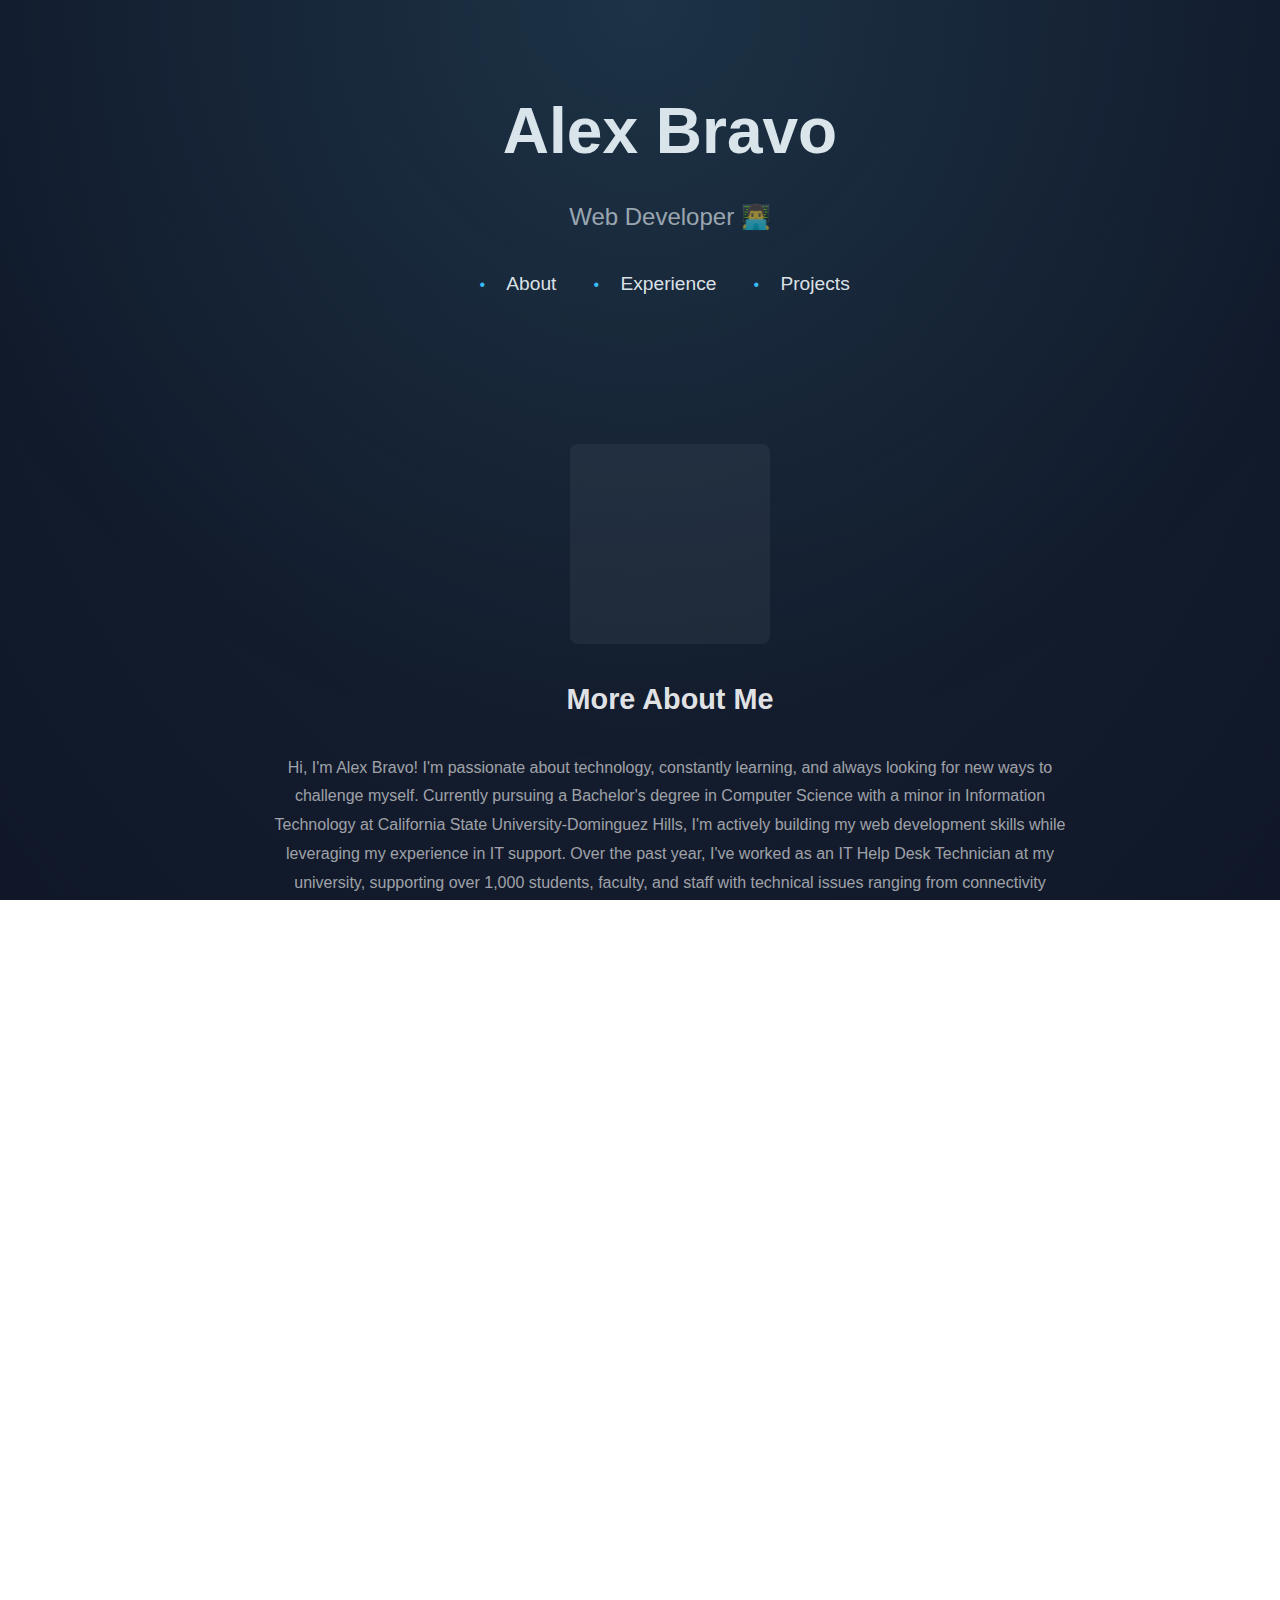
==== more-about-me.html @ 9426c8f6 "Refactor 'More About Me' page for improved structure and readability" ====
<!DOCTYPE html>
<html lang="en">
<head>
    <meta charset="UTF-8">
    <meta name="viewport" content="width=device-width, initial-scale=1.0">
    <title>Alex Bravo - More About Me</title>
    <meta name="description" content="Learn more about Alex Bravo - Web Developer and IT Specialist, including skills, interests, and personal projects.">
    <link rel="stylesheet" href="style.css">
    <link rel="icon" href="favicon.ico" type="image/x-icon">
    <link rel="index.html" href="index.html">
</head>
<body>
    <!-- Social media sidebar (same as main page) -->
    <aside class="social-sidebar">
        <!-- LinkedIn and GitHub icons (same as main page) -->
    </aside>

    <div class="container">
        <!-- Header section (same as main page) -->
        <header>
            <h1>Alex Bravo</h1>
            <p class="subtitle">Web Developer 👨‍💻</p>
            <nav>
                <ul>
                    <li><a href="index.html#about">About</a></li>
                    <li><a href="index.html#experience">Experience</a></li>
                    <li><a href="index.html#projects">Projects</a></li>
                </ul>
            </nav>
        </header>
        
        <main>
            <section id="more-about-me">
                <div class="profile-image-placeholder"></div>
                <h2>More About Me</h2>
                <div class="about-me-content">
                    <p>
                        Hi, I'm Alex Bravo! I'm passionate about technology, constantly learning, and always looking for new ways to challenge myself. Currently pursuing a Bachelor's degree in Computer Science with a minor in Information Technology at California State University-Dominguez Hills, I'm actively building my web development skills while leveraging my experience in IT support.
                        Over the past year, I've worked as an IT Help Desk Technician at my university, supporting over 1,000 students, faculty, and staff with technical issues ranging from connectivity problems to hardware malfunctions. My background in customer service, combined with a brief stint as a game tester at Riot Games, has given me strong problem-solving abilities and a user-focused mindset—qualities that I now apply to both IT support and web development.
                    </p>
                    <h3>Professional Background</h3>

                    <p>
                        With over a year of experience as an IT Help Desk Technician at California State University-Dominguez Hills, I've developed strong technical troubleshooting skills and a passion for delivering efficient, user-focused solutions. In this role, I provide comprehensive support to students, faculty, and staff, handling a wide range of technical issues, including hardware malfunctions, software glitches, and network connectivity problems. From resetting passwords and troubleshooting WiFi issues to more complex challenges, I ensure that users can stay connected and productive. When a solution requires more advanced intervention, I meticulously log tickets through ServiceNow to ensure timely resolution by the IT team.
                    </p>

                    <p>
                        Beyond remote support, I also offer on-site assistance, visiting offices across the university to address technology concerns and guarantee seamless day-to-day operations. My hands-on experience extends to re-imaging computers for both staff and faculty, ensuring that all devices are updated and functioning optimally. This role has not only enhanced my problem-solving abilities but also reinforced my commitment to delivering exceptional customer service, a skill I developed during my years working in retail.
                    </p>

                    <p>
                        In addition to my IT experience, I had the opportunity to work with Riot Games as a game tester. Collaborating closely with the development team, I participated in playtest sessions, provided detailed feedback on bugs, and suggested user experience improvements. This gave me valuable insight into the development cycle and how user feedback can be crucial in refining digital products—a lesson I now apply to my web development work.
                    </p>

                    <h3>What I'm Looking For</h3>

                    <p>
                        I'm currently seeking IT positions where I can continue to build on my technical support expertise and problem-solving skills. With my hands-on experience in troubleshooting hardware and software issues, providing on-site support, and managing IT requests through ServiceNow, I'm confident in my ability to contribute to a fast-paced IT environment. I'm looking for opportunities that will allow me to work closely with teams, support end-users, and further develop my skills in IT infrastructure, system maintenance, and technical support.
                    </p>

                    <p>
                        While I enjoy web development as a personal hobby and am continuously learning new tools and frameworks, my primary focus is on advancing my career in IT support roles, where I can make a direct impact and grow professionally.
                    </p>

                    <h3>Let's Connect!</h3>

                    <p>
                        I'm always excited to connect with professionals in the IT and development space. If you're interested in learning more about my experience, collaborating on a project, or discussing potential opportunities, feel free to reach out! You can contact me via LinkedIn or email me at alexbravo326@gmail.com. I'm always open to new challenges and the chance to grow both personally and professionally.
                    </p>
                </div>
            </section>

            
        </main>

        <!-- Footer section (same as main page) -->
        <footer>
            <div class="footer-content">
                <div class="footer-info">
                    <p>&copy; 2024 Alex Bravo</p>
                    <p>Web Developer & IT Specialist</p>
                </div>
                <nav class="footer-nav">
                    <a href="index.html#about">About</a>
                    <a href="index.html#experience">Experience</a>
                    <a href="index.html#projects">Projects</a>
                </nav>
                <div class="footer-social">
                    <a href="https://www.linkedin.com/in/alex-brav0" target="_blank" rel="noopener noreferrer" aria-label="LinkedIn">
                        <svg xmlns="http://www.w3.org/2000/svg" width="24" height="24" viewBox="0 0 24 24" fill="currentColor"><path d="M19 0h-14c-2.761 0-5 2.239-5 5v14c0 2.761 2.239 5 5 5h14c2.762 0 5-2.239 5-5v-14c0-2.761-2.238-5-5-5zm-11 19h-3v-11h3v11zm-1.5-12.268c-.966 0-1.75-.79-1.75-1.764s.784-1.764 1.75-1.764 1.75.79 1.75 1.764-.783 1.764-1.75 1.764zm13.5 12.268h-3v-5.604c0-3.368-4-3.113-4 0v5.604h-3v-11h3v1.765c1.396-2.586 7-2.777 7 2.476v6.759z"/></svg>
                    </a>
                    <a href="https://github.com/ItsAl3xx" target="_blank" rel="noopener noreferrer" aria-label="GitHub">
                        <svg xmlns="http://www.w3.org/2000/svg" width="24" height="24" viewBox="0 0 24 24" fill="currentColor"><path d="M12 0c-6.626 0-12 5.373-12 12 0 5.302 3.438 9.8 8.207 11.387.599.111.793-.261.793-.577v-2.234c-3.338.726-4.033-1.416-4.033-1.416-.546-1.387-1.333-1.756-1.333-1.756-1.089-.745.083-.729.083-.729 1.205.084 1.839 1.237 1.839 1.237 1.07 1.834 2.807 1.304 3.492.997.107-.775.418-1.305.762-1.604-2.665-.305-5.467-1.334-5.467-5.931 0-1.311.469-2.381 1.236-3.221-.124-.303-.535-1.524.117-3.176 0 0 1.008-.322 3.301 1.23.957-.266 1.983-.399 3.003-.404 1.02.005 2.047.138 3.006.404 2.291-1.552 3.297-1.23 3.297-1.23.653 1.653.242 2.874.118 3.176.77.84 1.235 1.911 1.235 3.221 0 4.609-2.807 5.624-5.479 5.921.43.372.823 1.102.823 2.222v3.293c0 .319.192.694.801.576 4.765-1.589 8.199-6.086 8.199-11.386 0-6.627-5.373-12-12-12z"/></svg>
                    </a>
                </div>
            </div>
        </footer>
    </div>
</body>
</html>
---- style.css ----
/* Define color variables for easy theming */
:root {
    --bg-primary: #0f1729; /* Updated to a slightly different dark blue */
    --bg-secondary: #1a2332; /* Slightly lighter shade for gradient */
    --text-primary: rgba(255, 255, 255, 0.9);
    --text-secondary: rgba(255, 255, 255, 0.6);
    --accent: #38bdf8;
    --hover-bg: rgba(255, 255, 255, 0.05);
    --gloss-color: rgba(56, 189, 248, 0.1); /* Light blue color for the glossy effect */
}

/* Reset default styles */
* { margin: 0; padding: 0; box-sizing: border-box; }

/* Set basic body styles */
body {
    font-family: -apple-system, BlinkMacSystemFont, 'Segoe UI', Roboto, Oxygen, Ubuntu, Cantarell, 'Open Sans', 'Helvetica Neue', sans-serif;
    background: radial-gradient(ellipse at top, var(--bg-secondary), var(--bg-primary)),
                linear-gradient(to bottom, var(--bg-primary), var(--bg-secondary));
    background-attachment: fixed;
    color: var(--text-secondary);
    line-height: 1.6;
    position: relative;
}

body::before {
    content: "";
    position: fixed;
    top: 0;
    left: 0;
    width: 100%;
    height: 100%;
    background: radial-gradient(circle at 50% 0%, var(--gloss-color), transparent 70%);
    pointer-events: none;
}

/* Style the social media sidebar */
.social-sidebar {
    position: fixed;
    top: 50%;
    left: 20px;
    transform: translateY(-50%);
    display: flex;
    flex-direction: column;
    gap: 20px;
    z-index: 1000;
}

.social-link {
    display: block;
    width: 40px;
    height: 40px;
    transition: transform 0.3s ease;
}

.social-link:hover { transform: scale(1.1); }

/* Style the main content container */
.container {
    max-width: 1000px;
    margin: 0 auto;
    padding: 2rem;
    padding-left: calc(2rem + 60px);
}

/* Style the header */
header {
    margin-bottom: 4rem;
    text-align: center;
    padding: 3rem 0;
}

h1 {
    font-size: 4rem;
    margin-bottom: 1rem;
    color: var(--text-primary);
}

.subtitle {
    color: var(--text-secondary);
    margin-bottom: 2rem;
    font-size: 1.5rem;
}

/* Style the navigation */
nav ul {
    list-style-type: none;
    display: flex;
    justify-content: center;
    gap: 2rem;
}

nav a {
    color: var(--text-primary);
    text-decoration: none;
    padding: 0.5rem 1rem;
    transition: color 0.3s ease, background-color 0.3s ease;
    font-size: 1.2rem;
    border-radius: 4px;
}

nav a:hover {
    color: var(--accent);
    background-color: var(--hover-bg);
}

/* Style sections */
section {
    margin-bottom: 3rem;
    padding: 1rem;
    border-radius: 8px;
    transition: background-color 0.3s ease;
}

section:hover { background-color: var(--hover-bg); }

h2 {
    color: var(--text-primary);
    margin-bottom: 1rem;
    font-size: 1.8rem;
}

h3 {
    color: var(--text-primary);
    margin-bottom: 0.5rem;
    font-size: 1.4rem;
}

p { margin-bottom: 1rem; }

/* Style highlighted text */
.highlight {
    color: var(--text-primary);
    font-weight: 600;
}

/* Style lists */
ul {
    list-style-type: none;
    padding-left: 1rem;
    margin-bottom: 1rem;
}

ul li::before {
    content: '•';
    color: var(--accent);
    display: inline-block;
    width: 1em;
    margin-left: -1em;
}

/* Style job entries */
.job {
    margin-bottom: 2rem;
    padding: 1rem;
    border-radius: 8px;
    transition: background-color 0.3s ease;
}

.job:hover { background-color: var(--hover-bg); }

/* Style technology tags */
.tech-tags {
    display: flex;
    flex-wrap: wrap;
    gap: 0.5rem;
    margin-top: 1rem;
}

.tech-tag {
    background-color: var(--accent);
    color: var(--bg-primary);
    padding: 0.2rem 0.5rem;
    border-radius: 4px;
    font-size: 0.8rem;
    font-weight: 600;
}

/* Projects section styles */
.projects-grid {
    display: grid;
    grid-template-columns: 1fr;
    gap: 2rem;
}

.project-card {
    background-color: transparent; /* Remove the background color */
    border-radius: 8px;
    padding: 1.5rem;
    transition: transform 0.3s ease, background-color 0.3s ease;
}

.project-card:hover {
    transform: translateY(-5px);
    background-color: var(--hover-bg); /* Add background color on hover */
}

.project-card h3 {
    font-size: 1.8rem;
    margin-bottom: 1rem;
    display: flex;
    align-items: center;
    justify-content: space-between;
}

.project-link {
    font-size: 1.2rem;
    color: var(--accent);
    text-decoration: none;
}

.project-content {
    display: flex;
    gap: 2rem;
}

.project-image {
    flex: 0 0 200px;
    background-color: #1a2332;
    display: flex;
    align-items: center;
    justify-content: center;
    border-radius: 8px;
    overflow: hidden;
}

.project-image img {
    max-width: 100%;
    height: auto;
}

.project-details {
    flex: 1;
    display: flex;
    flex-direction: column;
}

.project-year {
    font-size: 1.1em;
    color: #4a4a4a;
    margin-bottom: 10px;
}

.project-details p {
    font-size: 1rem;
    margin-bottom: 1rem;
    color: var(--text-secondary);
}

.project-tags {
    display: flex;
    flex-wrap: wrap;
    gap: 0.5rem;
}

.project-tag {
    background-color: var(--accent);
    color: var(--bg-primary);
    padding: 0.3rem 0.7rem;
    border-radius: 4px;
    font-size: 0.9rem;
    font-weight: 600;
}

/* Footer styles */
footer {
    background: transparent; /* Remove the gradient background */
    color: var(--text-secondary);
    padding: 2rem 0;
    margin-top: 2rem;
    border-top: 1px solid rgba(255, 255, 255, 0.1);
}

.footer-content {
    display: flex;
    justify-content: space-between;
    align-items: center;
    flex-wrap: wrap;
    max-width: 1200px;
    margin: 0 auto;
    padding: 0 1rem;
}

.footer-info p {
    margin: 0;
    font-size: 0.9rem;
    color: var(--text-secondary);
}

.footer-info p:first-child {
    color: var(--text-primary);
    font-weight: 600;
}

.footer-nav {
    display: flex;
    gap: 1rem;
}

.footer-nav a {
    color: var(--text-secondary);
    text-decoration: none;
    transition: color 0.3s ease;
}

.footer-nav a:hover {
    color: var(--accent);
}

.footer-social {
    display: flex;
    gap: 1rem;
}

.footer-social a {
    color: var(--text-secondary);
    transition: color 0.3s ease;
}

.footer-social a:hover {
    color: var(--accent);
}

.footer-social svg {
    width: 24px;
    height: 24px;
    fill: currentColor;
}

/* Style for the button links */
.button-link {
    display: inline-block;
    background-color: var(--accent);
    color: var(--bg-primary);
    padding: 0.5rem 1rem;
    border-radius: 4px;
    text-decoration: none;
    font-weight: 600;
    transition: background-color 0.3s ease, transform 0.3s ease;
}

.button-link:hover {
    background-color: #2ca8e0; /* Slightly darker shade of the accent color */
    transform: translateY(-2px);
}

/* Style for the Explore More section */
#explore-more {
    margin-top: 4rem;
    padding: 2rem 0;
    border-top: 1px solid var(--border-color);
    text-align: center;
    background-color: transparent; /* Ensure the background is transparent */
}

#explore-more:hover {
    background-color: transparent; /* Ensure no background change on hover */
}

#explore-more h2 {
    font-size: 1.5rem;
    margin-bottom: 0.5rem;
}

#explore-more p {
    color: var(--text-secondary);
    margin-bottom: 1.5rem;
}

.explore-links {
    display: flex;
    justify-content: center;
    gap: 2rem;
}

.explore-links .modern-link {
    font-size: 1.1rem;
}

/* Responsive adjustments */
@media (max-width: 768px) {
    .explore-links {
        flex-direction: column;
        align-items: center;
        gap: 1rem;
    }
    
    .button-link {
        width: 100%;
        max-width: 200px;
        text-align: center;
    }
}

.modern-link {
    display: inline-flex;
    align-items: center;
    color: var(--accent);
    text-decoration: none;
    font-weight: 500;
    font-size: 1rem;
    transition: color 0.3s ease;
    margin: 0 1rem; /* Add some horizontal margin */
    padding: 0.5rem 0; /* Add some vertical padding for larger click area */
    background-color: transparent; /* Ensure transparent background */
}

.modern-link:focus,
.modern-link:hover,
.modern-link:active {
    outline: none;
    box-shadow: none;
    -webkit-tap-highlight-color: transparent;
}

.modern-link .arrow {
    margin-left: 0.5rem;
    transition: transform 0.3s ease;
}

.modern-link:hover .arrow {
    transform: translateX(5px);
}

.section-header {
    display: flex;
    justify-content: space-between;
    align-items: center;
    margin-bottom: 2rem;
}

.view-more {
    color: var(--accent);
    text-decoration: none;
    font-weight: 600;
    transition: color 0.3s ease;
}

.view-more:hover {
    color: #2ca8e0; /* Slightly darker shade of the accent color */
}

/* More About Me section styles */
#more-about-me {
    display: flex;
    flex-direction: column;
    align-items: center;
    margin-bottom: 4rem;
    text-align: center;
}

.profile-image-placeholder {
    width: 200px;
    height: 200px;
    background-color: var(--hover-bg);
    border-radius: 8px;
    margin-bottom: 2rem;
    transition: transform 0.3s ease, box-shadow 0.3s ease;
}

.profile-image-placeholder:hover {
    transform: translateY(-5px);
    box-shadow: 0 5px 15px rgba(0, 0, 0, 0.2);
}

#more-about-me h2 {
    margin-bottom: 2rem;
}

.about-me-content {
    max-width: 800px;
    margin: 0 auto;
}

.about-me-content p {
    line-height: 1.8;
    color: var(--text-secondary);
}

@media (max-width: 768px) {
    .profile-image-placeholder {
        width: 150px;
        height: 150px;
    }

    .about-me-content {
        padding: 0 1rem;
    }
}

/* Remove the previous .button-link styles if they're not used elsewhere */
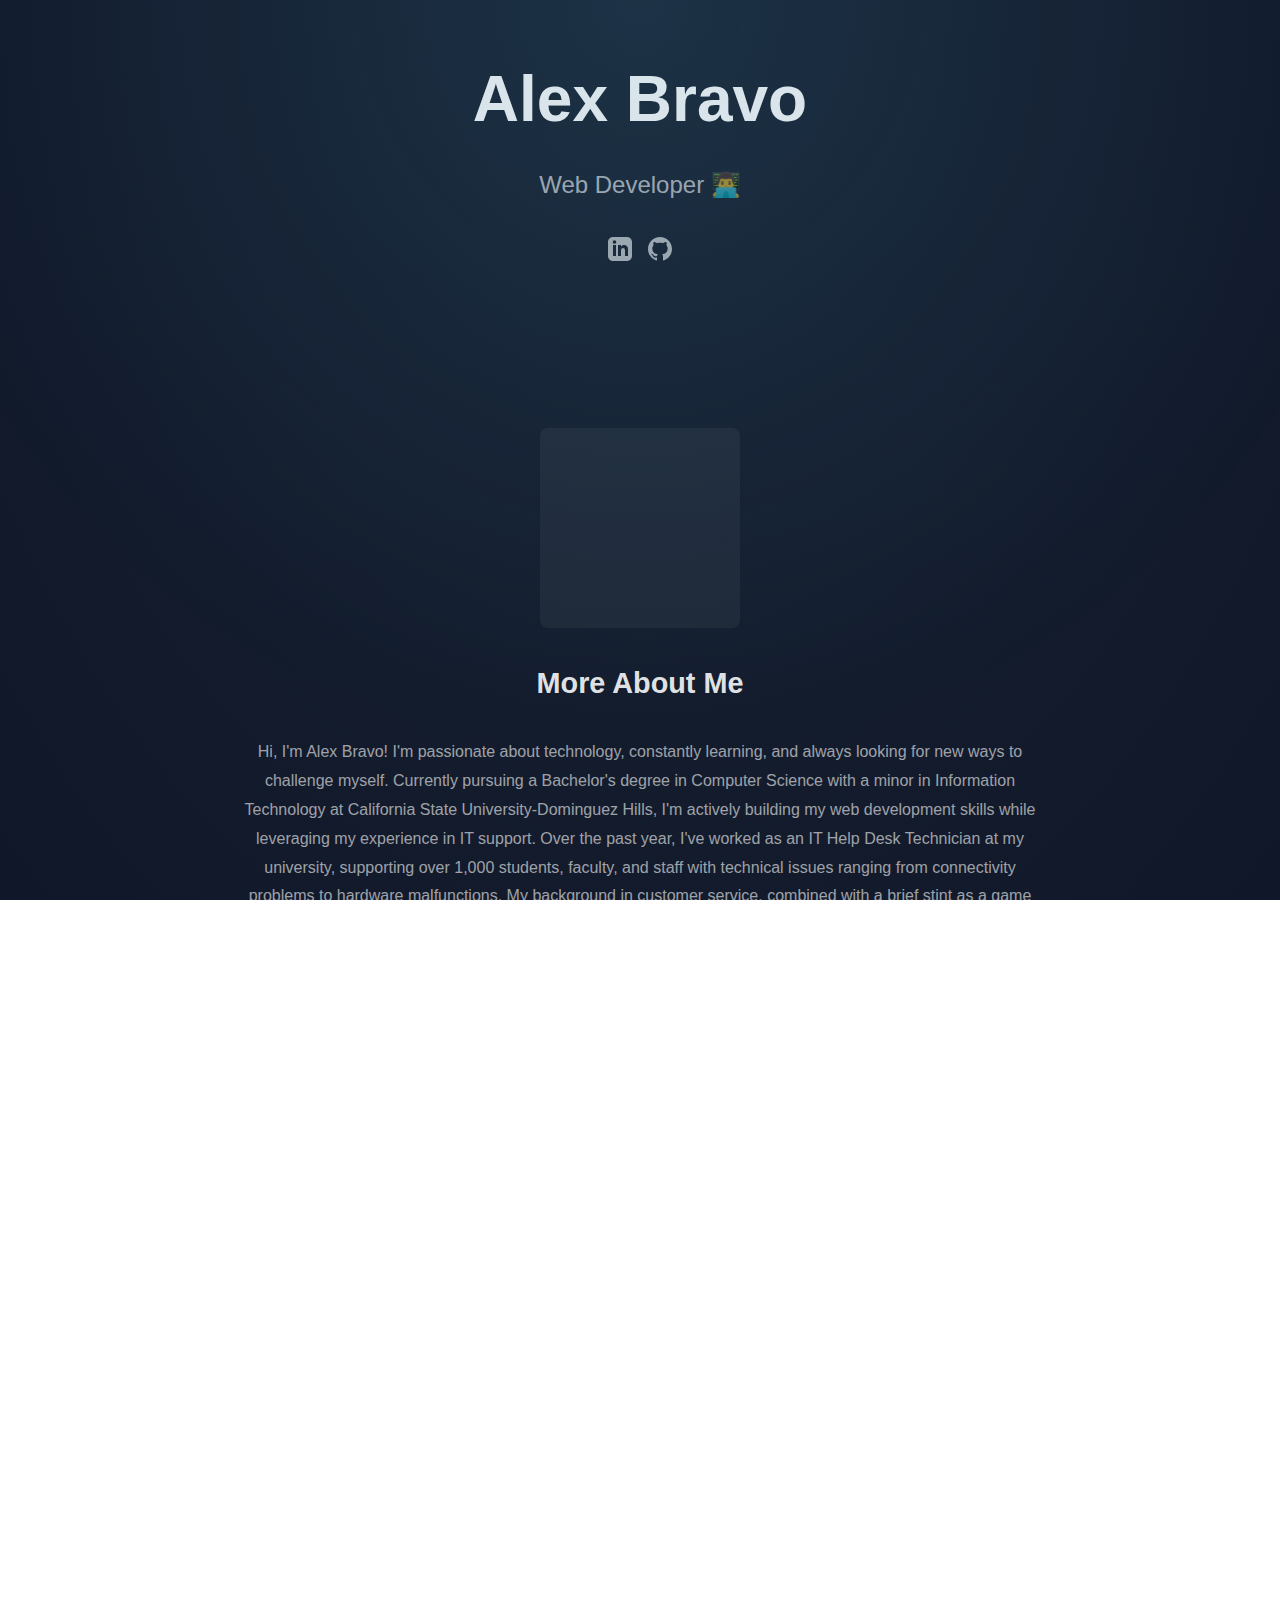
==== commit fa09a671: "Refined website layout, improved navigation, and enhanced cross-page consistency." ====
--- a/more-about-me.html
+++ b/more-about-me.html
@@ -7,24 +7,24 @@
     <meta name="description" content="Learn more about Alex Bravo - Web Developer and IT Specialist, including skills, interests, and personal projects.">
     <link rel="stylesheet" href="style.css">
     <link rel="icon" href="favicon.ico" type="image/x-icon">
-    <link rel="index.html" href="index.html">
 </head>
 <body>
-    <!-- Social media sidebar (same as main page) -->
-    <aside class="social-sidebar">
-        <!-- LinkedIn and GitHub icons (same as main page) -->
-    </aside>
-
     <div class="container">
-        <!-- Header section (same as main page) -->
+        <!-- Header section -->
         <header>
             <h1>Alex Bravo</h1>
             <p class="subtitle">Web Developer 👨‍💻</p>
+            <div class="header-social">
+                <a href="https://www.linkedin.com/in/alex-brav0/" target="_blank" rel="noopener noreferrer" aria-label="LinkedIn">
+                    <svg xmlns="http://www.w3.org/2000/svg" width="24" height="24" viewBox="0 0 24 24" fill="currentColor"><path d="M19 0h-14c-2.761 0-5 2.239-5 5v14c0 2.761 2.239 5 5 5h14c2.762 0 5-2.239 5-5v-14c0-2.761-2.238-5-5-5zm-11 19h-3v-11h3v11zm-1.5-12.268c-.966 0-1.75-.79-1.75-1.764s.784-1.764 1.75-1.764 1.75.79 1.75 1.764-.783 1.764-1.75 1.764zm13.5 12.268h-3v-5.604c0-3.368-4-3.113-4 0v5.604h-3v-11h3v1.765c1.396-2.586 7-2.777 7 2.476v6.759z"/></svg>
+                </a>
+                <a href="https://github.com/ItsAl3xx" target="_blank" rel="noopener noreferrer" aria-label="GitHub">
+                    <svg xmlns="http://www.w3.org/2000/svg" width="24" height="24" viewBox="0 0 24 24" fill="currentColor"><path d="M12 0c-6.626 0-12 5.373-12 12 0 5.302 3.438 9.8 8.207 11.387.599.111.793-.261.793-.577v-2.234c-3.338.726-4.033-1.416-4.033-1.416-.546-1.387-1.333-1.756-1.333-1.756-1.089-.745.083-.729.083-.729 1.205.084 1.839 1.237 1.839 1.237 1.07 1.834 2.807 1.304 3.492.997.107-.775.418-1.305.762-1.604-2.665-.305-5.467-1.334-5.467-5.931 0-1.311.469-2.381 1.236-3.221-.124-.303-.535-1.524.117-3.176 0 0 1.008-.322 3.301 1.23.957-.266 1.983-.399 3.003-.404 1.02.005 2.047.138 3.006.404 2.291-1.552 3.297-1.23 3.297-1.23.653 1.653.242 2.874.118 3.176.77.84 1.235 1.911 1.235 3.221 0 4.609-2.807 5.624-5.479 5.921.43.372.823 1.102.823 2.222v3.293c0 .319.192.694.801.576 4.765-1.589 8.199-6.086 8.199-11.386 0-6.627-5.373-12-12-12z"/></svg>
+                </a>
+            </div>
             <nav>
-                <ul>
-                    <li><a href="index.html#about">About</a></li>
-                    <li><a href="index.html#experience">Experience</a></li>
-                    <li><a href="index.html#projects">Projects</a></li>
+                <ul class="nav-links">
+                    
                 </ul>
             </nav>
         </header>
--- a/style.css
+++ b/style.css
@@ -34,33 +34,11 @@
     pointer-events: none;
 }
 
-/* Style the social media sidebar */
-.social-sidebar {
-    position: fixed;
-    top: 50%;
-    left: 20px;
-    transform: translateY(-50%);
-    display: flex;
-    flex-direction: column;
-    gap: 20px;
-    z-index: 1000;
-}
-
-.social-link {
-    display: block;
-    width: 40px;
-    height: 40px;
-    transition: transform 0.3s ease;
-}
-
-.social-link:hover { transform: scale(1.1); }
-
-/* Style the main content container */
+/* Update the container style */
 .container {
-    max-width: 1000px;
+    max-width: 1000px; /* Reduced from 1200px */
     margin: 0 auto;
-    padding: 2rem;
-    padding-left: calc(2rem + 60px);
+    padding: 0 4rem; /* Increased from 2rem */
 }
 
 /* Style the header */
@@ -70,6 +48,24 @@
     padding: 3rem 0;
 }
 
+/* Add these styles for mobile header */
+@media (max-width: 768px) {
+    header {
+        margin-bottom: 2rem;
+        padding: 2rem 0 1rem;
+    }
+
+    h1 {
+        font-size: 2.5rem;
+        margin-bottom: 0.5rem;
+    }
+
+    .subtitle {
+        font-size: 1rem;
+        margin-bottom: 1rem;
+    }
+}
+
 h1 {
     font-size: 4rem;
     margin-bottom: 1rem;
@@ -82,9 +78,19 @@
     font-size: 1.5rem;
 }
 
-/* Style the navigation */
+/* Navbar styles */
+nav {
+    margin-top: 2rem;
+}
+
+nav ul,
+nav ul li {
+    list-style: none !important;
+    margin: 0;
+    padding: 0;
+}
+
 nav ul {
-    list-style-type: none;
     display: flex;
     justify-content: center;
     gap: 2rem;
@@ -97,11 +103,54 @@
     transition: color 0.3s ease, background-color 0.3s ease;
     font-size: 1.2rem;
     border-radius: 4px;
+    position: relative;
+}
+
+nav a::after {
+    content: '';
+    position: absolute;
+    width: 0;
+    height: 2px;
+    bottom: 0;
+    left: 50%;
+    background-color: var(--accent);
+    transition: width 0.3s ease, left 0.3s ease;
 }
 
 nav a:hover {
     color: var(--accent);
-    background-color: var(--hover-bg);
+}
+
+nav a:hover::after {
+    width: 100%;
+    left: 0;
+}
+
+/* Mobile styles */
+@media (max-width: 480px) {
+    /* Hide the entire nav element on mobile */
+    nav {
+        display: none;
+    }
+
+    /* Adjust header padding for mobile */
+    header {
+        padding-top: 1rem;
+    }
+
+    /* Adjust h1 and subtitle for mobile */
+    h1 {
+        font-size: 2.5rem;
+        margin-bottom: 0.5rem;
+    }
+
+    .subtitle {
+        font-size: 1rem;
+    }
+
+    .container {
+        padding: 0 1.5rem; /* Slightly increased for phones */
+    }
 }
 
 /* Style sections */
@@ -488,4 +537,446 @@
     }
 }
 
-/* Remove the previous .button-link styles if they're not used elsewhere */+/* Add these media queries at the end of your CSS file */
+
+@media (max-width: 768px) {
+    /* Adjust container padding */
+    .container {
+        padding: 1rem;
+    }
+
+    /* Adjust header styles */
+    h1 {
+        font-size: 3rem;
+    }
+
+    .subtitle {
+        font-size: 1.2rem;
+    }
+
+    /* Adjust navigation */
+    nav ul {
+        flex-direction: column;
+        gap: 1rem;
+    }
+
+    nav a {
+        display: block;
+        padding: 0.5rem;
+    }
+
+    /* Adjust project card layout */
+    .project-content {
+        flex-direction: column;
+    }
+
+    .project-image {
+        flex: 0 0 auto;
+        margin-bottom: 1rem;
+    }
+
+    /* Adjust footer layout */
+    .footer-content {
+        flex-direction: column;
+        gap: 1rem;
+        text-align: center;
+    }
+
+    .footer-nav, .footer-social {
+        justify-content: center;
+    }
+
+    /* Adjust section padding */
+    section {
+        padding: 0.5rem;
+    }
+
+    /* Adjust explore links */
+    .explore-links {
+        flex-direction: column;
+        align-items: center;
+    }
+
+    .modern-link {
+        margin: 0.5rem 0;
+    }
+
+    /* Adjust profile image placeholder */
+    .profile-image-placeholder {
+        width: 150px;
+        height: 150px;
+    }
+
+    /* Adjust about me content padding */
+    .about-me-content {
+        padding: 0 1rem;
+    }
+}
+
+@media (max-width: 480px) {
+    /* Further adjustments for very small screens */
+    h1 {
+        font-size: 2.5rem;
+    }
+
+    .subtitle {
+        font-size: 1rem;
+    }
+
+    h2 {
+        font-size: 1.5rem;
+    }
+
+    h3 {
+        font-size: 1.2rem;
+    }
+
+    .project-card h3 {
+        font-size: 1.4rem;
+    }
+}
+
+.project-tags {
+    display: flex;
+    flex-wrap: wrap;
+    gap: 0.5rem;
+}
+
+.project-tag {
+    background-color: var(--accent);
+    color: var(--bg-primary);
+    padding: 0.3rem 0.7rem;
+    border-radius: 4px;
+    font-size: 0.9rem;
+    font-weight: 600;
+}
+
+/* Footer styles */
+footer {
+    background: transparent; /* Remove the gradient background */
+    color: var(--text-secondary);
+    padding: 2rem 0;
+    margin-top: 2rem;
+    border-top: 1px solid rgba(255, 255, 255, 0.1);
+}
+
+.footer-content {
+    display: flex;
+    justify-content: space-between;
+    align-items: center;
+    flex-wrap: wrap;
+    max-width: 1200px;
+    margin: 0 auto;
+    padding: 0 1rem;
+}
+
+.footer-info p {
+    margin: 0;
+    font-size: 0.9rem;
+    color: var(--text-secondary);
+}
+
+.footer-info p:first-child {
+    color: var(--text-primary);
+    font-weight: 600;
+}
+
+.footer-nav {
+    display: flex;
+    gap: 1rem;
+}
+
+.footer-nav a {
+    color: var(--text-secondary);
+    text-decoration: none;
+    transition: color 0.3s ease;
+}
+
+.footer-nav a:hover {
+    color: var(--accent);
+}
+
+.footer-social {
+    display: flex;
+    gap: 1rem;
+}
+
+.footer-social a {
+    color: var(--text-secondary);
+    transition: color 0.3s ease;
+}
+
+.footer-social a:hover {
+    color: var(--accent);
+}
+
+.footer-social svg {
+    width: 24px;
+    height: 24px;
+    fill: currentColor;
+}
+
+/* Style for the button links */
+.button-link {
+    display: inline-block;
+    background-color: var(--accent);
+    color: var(--bg-primary);
+    padding: 0.5rem 1rem;
+    border-radius: 4px;
+    text-decoration: none;
+    font-weight: 600;
+    transition: background-color 0.3s ease, transform 0.3s ease;
+}
+
+.button-link:hover {
+    background-color: #2ca8e0; /* Slightly darker shade of the accent color */
+    transform: translateY(-2px);
+}
+
+/* Style for the Explore More section */
+#explore-more {
+    margin-top: 4rem;
+    padding: 2rem 0;
+    border-top: 1px solid var(--border-color);
+    text-align: center;
+    background-color: transparent; /* Ensure the background is transparent */
+}
+
+#explore-more:hover {
+    background-color: transparent; /* Ensure no background change on hover */
+}
+
+#explore-more h2 {
+    font-size: 1.5rem;
+    margin-bottom: 0.5rem;
+}
+
+#explore-more p {
+    color: var(--text-secondary);
+    margin-bottom: 1.5rem;
+}
+
+.explore-links {
+    display: flex;
+    justify-content: center;
+    gap: 2rem;
+}
+
+.explore-links .modern-link {
+    font-size: 1.1rem;
+}
+
+/* Responsive adjustments */
+@media (max-width: 768px) {
+    .explore-links {
+        flex-direction: column;
+        align-items: center;
+        gap: 1rem;
+    }
+    
+    .button-link {
+        width: 100%;
+        max-width: 200px;
+        text-align: center;
+    }
+}
+
+.modern-link {
+    display: inline-flex;
+    align-items: center;
+    color: var(--accent);
+    text-decoration: none;
+    font-weight: 500;
+    font-size: 1rem;
+    transition: color 0.3s ease;
+    margin: 0 1rem; /* Add some horizontal margin */
+    padding: 0.5rem 0; /* Add some vertical padding for larger click area */
+    background-color: transparent; /* Ensure transparent background */
+}
+
+.modern-link:focus,
+.modern-link:hover,
+.modern-link:active {
+    outline: none;
+    box-shadow: none;
+    -webkit-tap-highlight-color: transparent;
+}
+
+.modern-link .arrow {
+    margin-left: 0.5rem;
+    transition: transform 0.3s ease;
+}
+
+.modern-link:hover .arrow {
+    transform: translateX(5px);
+}
+
+.section-header {
+    display: flex;
+    justify-content: space-between;
+    align-items: center;
+    margin-bottom: 2rem;
+}
+
+.view-more {
+    color: var(--accent);
+    text-decoration: none;
+    font-weight: 600;
+    transition: color 0.3s ease;
+}
+
+.view-more:hover {
+    color: #2ca8e0; /* Slightly darker shade of the accent color */
+}
+
+/* More About Me section styles */
+#more-about-me {
+    display: flex;
+    flex-direction: column;
+    align-items: center;
+    margin-bottom: 4rem;
+    text-align: center;
+}
+
+.profile-image-placeholder {
+    width: 200px;
+    height: 200px;
+    background-color: var(--hover-bg);
+    border-radius: 8px;
+    margin-bottom: 2rem;
+    transition: transform 0.3s ease, box-shadow 0.3s ease;
+}
+
+.profile-image-placeholder:hover {
+    transform: translateY(-5px);
+    box-shadow: 0 5px 15px rgba(0, 0, 0, 0.2);
+}
+
+#more-about-me h2 {
+    margin-bottom: 2rem;
+}
+
+.about-me-content {
+    max-width: 800px;
+    margin: 0 auto;
+}
+
+.about-me-content p {
+    line-height: 1.8;
+    color: var(--text-secondary);
+}
+
+@media (max-width: 768px) {
+    .profile-image-placeholder {
+        width: 150px;
+        height: 150px;
+    }
+
+    .about-me-content {
+        padding: 0 1rem;
+    }
+}
+
+/* Add these new styles for the header social icons */
+.header-social {
+    display: flex;
+    justify-content: center;
+    gap: 1rem;
+    margin-top: 1rem;
+    margin-bottom: 2rem;
+}
+
+.header-social a {
+    color: var(--text-secondary);
+    transition: color 0.3s ease;
+}
+
+.header-social a:hover {
+    color: var(--accent);
+}
+
+.header-social svg {
+    width: 24px;
+    height: 24px;
+    fill: currentColor;
+}
+
+/* Update header styles if needed */
+header {
+    margin-bottom: 4rem;
+    text-align: center;
+    padding: 3rem 0;
+}
+
+/* Existing styles for h1 and subtitle... */
+
+/* Mobile styles */
+@media (max-width: 480px) {
+    /* Existing mobile styles... */
+
+    .header-social {
+        margin-top: 0.5rem;
+        margin-bottom: 1rem;
+    }
+}
+
+/* Navbar styles */
+nav {
+    margin-top: 2rem;
+}
+
+nav ul,
+nav ul li {
+    list-style: none !important;
+    margin: 0;
+    padding: 0;
+}
+
+nav ul {
+    display: flex;
+    justify-content: center;
+    gap: 2rem;
+}
+
+nav a {
+    color: var(--text-primary);
+    text-decoration: none;
+    padding: 0.5rem 1rem;
+    transition: color 0.3s ease, background-color 0.3s ease;
+    font-size: 1.2rem;
+    border-radius: 4px;
+    position: relative;
+}
+
+nav a::after {
+    content: '';
+    position: absolute;
+    width: 0;
+    height: 2px;
+    bottom: 0;
+    left: 50%;
+    background-color: var(--accent);
+    transition: width 0.3s ease, left 0.3s ease;
+}
+
+nav a:hover {
+    color: var(--accent);
+}
+
+nav a:hover::after {
+    width: 100%;
+    left: 0;
+}
+
+/* Mobile styles */
+@media (max-width: 480px) {
+    nav ul {
+        flex-direction: column;
+        align-items: center;
+        gap: 1rem;
+    }
+
+    nav a {
+        font-size: 1rem;
+    }
+}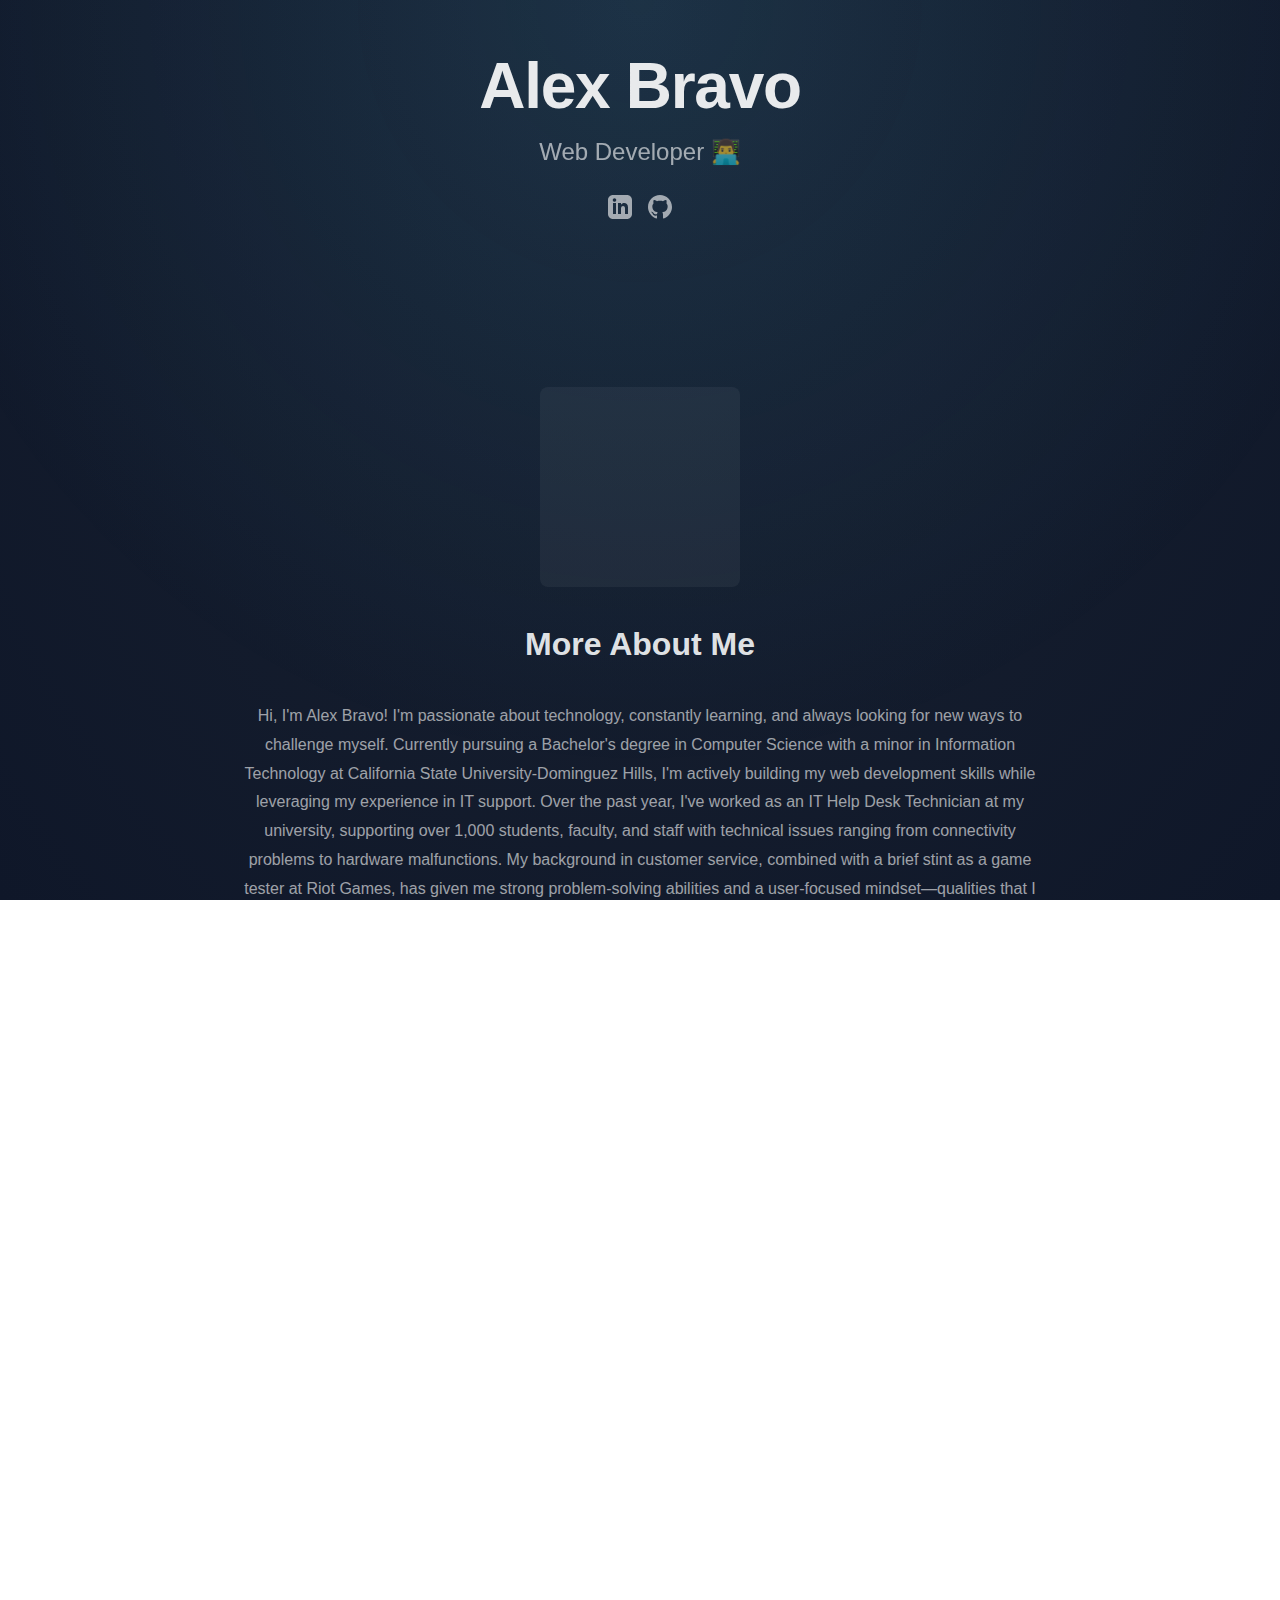
==== commit 1df5d011: "Added comments to code sections" ====
--- a/more-about-me.html
+++ b/more-about-me.html
@@ -1,27 +1,34 @@
 <!DOCTYPE html>
 <html lang="en">
 <head>
+    <!-- Basic metadata for the page -->
     <meta charset="UTF-8">
     <meta name="viewport" content="width=device-width, initial-scale=1.0">
     <title>Alex Bravo - More About Me</title>
     <meta name="description" content="Learn more about Alex Bravo - Web Developer and IT Specialist, including skills, interests, and personal projects.">
+    
+    <!-- Link to external stylesheet and favicon -->
     <link rel="stylesheet" href="style.css">
     <link rel="icon" href="favicon.ico" type="image/x-icon">
 </head>
 <body>
     <div class="container">
-        <!-- Header section -->
+        <!-- Header section: Contains name, title, and social links -->
         <header>
             <h1>Alex Bravo</h1>
             <p class="subtitle">Web Developer 👨‍💻</p>
+            <!-- Social media icons (LinkedIn and GitHub) -->
             <div class="header-social">
+                <!-- LinkedIn icon and link -->
                 <a href="https://www.linkedin.com/in/alex-brav0/" target="_blank" rel="noopener noreferrer" aria-label="LinkedIn">
                     <svg xmlns="http://www.w3.org/2000/svg" width="24" height="24" viewBox="0 0 24 24" fill="currentColor"><path d="M19 0h-14c-2.761 0-5 2.239-5 5v14c0 2.761 2.239 5 5 5h14c2.762 0 5-2.239 5-5v-14c0-2.761-2.238-5-5-5zm-11 19h-3v-11h3v11zm-1.5-12.268c-.966 0-1.75-.79-1.75-1.764s.784-1.764 1.75-1.764 1.75.79 1.75 1.764-.783 1.764-1.75 1.764zm13.5 12.268h-3v-5.604c0-3.368-4-3.113-4 0v5.604h-3v-11h3v1.765c1.396-2.586 7-2.777 7 2.476v6.759z"/></svg>
                 </a>
+                <!-- GitHub icon and link -->
                 <a href="https://github.com/ItsAl3xx" target="_blank" rel="noopener noreferrer" aria-label="GitHub">
                     <svg xmlns="http://www.w3.org/2000/svg" width="24" height="24" viewBox="0 0 24 24" fill="currentColor"><path d="M12 0c-6.626 0-12 5.373-12 12 0 5.302 3.438 9.8 8.207 11.387.599.111.793-.261.793-.577v-2.234c-3.338.726-4.033-1.416-4.033-1.416-.546-1.387-1.333-1.756-1.333-1.756-1.089-.745.083-.729.083-.729 1.205.084 1.839 1.237 1.839 1.237 1.07 1.834 2.807 1.304 3.492.997.107-.775.418-1.305.762-1.604-2.665-.305-5.467-1.334-5.467-5.931 0-1.311.469-2.381 1.236-3.221-.124-.303-.535-1.524.117-3.176 0 0 1.008-.322 3.301 1.23.957-.266 1.983-.399 3.003-.404 1.02.005 2.047.138 3.006.404 2.291-1.552 3.297-1.23 3.297-1.23.653 1.653.242 2.874.118 3.176.77.84 1.235 1.911 1.235 3.221 0 4.609-2.807 5.624-5.479 5.921.43.372.823 1.102.823 2.222v3.293c0 .319.192.694.801.576 4.765-1.589 8.199-6.086 8.199-11.386 0-6.627-5.373-12-12-12z"/></svg>
                 </a>
             </div>
+            <!-- Navigation menu (currently empty) -->
             <nav>
                 <ul class="nav-links">
                     
@@ -29,66 +36,73 @@
             </nav>
         </header>
         
+        <!-- Main content area -->
         <main>
+            <!-- "More About Me" section -->
             <section id="more-about-me">
+                <!-- Placeholder for profile image -->
                 <div class="profile-image-placeholder"></div>
                 <h2>More About Me</h2>
+                <!-- Detailed content about Alex -->
                 <div class="about-me-content">
+                    <!-- Introduction paragraph -->
                     <p>
                         Hi, I'm Alex Bravo! I'm passionate about technology, constantly learning, and always looking for new ways to challenge myself. Currently pursuing a Bachelor's degree in Computer Science with a minor in Information Technology at California State University-Dominguez Hills, I'm actively building my web development skills while leveraging my experience in IT support.
                         Over the past year, I've worked as an IT Help Desk Technician at my university, supporting over 1,000 students, faculty, and staff with technical issues ranging from connectivity problems to hardware malfunctions. My background in customer service, combined with a brief stint as a game tester at Riot Games, has given me strong problem-solving abilities and a user-focused mindset—qualities that I now apply to both IT support and web development.
                     </p>
+                    
+                    <!-- Professional background subsection -->
                     <h3>Professional Background</h3>
-
+                    <!-- Paragraphs about IT Help Desk experience -->
                     <p>
                         With over a year of experience as an IT Help Desk Technician at California State University-Dominguez Hills, I've developed strong technical troubleshooting skills and a passion for delivering efficient, user-focused solutions. In this role, I provide comprehensive support to students, faculty, and staff, handling a wide range of technical issues, including hardware malfunctions, software glitches, and network connectivity problems. From resetting passwords and troubleshooting WiFi issues to more complex challenges, I ensure that users can stay connected and productive. When a solution requires more advanced intervention, I meticulously log tickets through ServiceNow to ensure timely resolution by the IT team.
                     </p>
-
                     <p>
                         Beyond remote support, I also offer on-site assistance, visiting offices across the university to address technology concerns and guarantee seamless day-to-day operations. My hands-on experience extends to re-imaging computers for both staff and faculty, ensuring that all devices are updated and functioning optimally. This role has not only enhanced my problem-solving abilities but also reinforced my commitment to delivering exceptional customer service, a skill I developed during my years working in retail.
                     </p>
-
                     <p>
                         In addition to my IT experience, I had the opportunity to work with Riot Games as a game tester. Collaborating closely with the development team, I participated in playtest sessions, provided detailed feedback on bugs, and suggested user experience improvements. This gave me valuable insight into the development cycle and how user feedback can be crucial in refining digital products—a lesson I now apply to my web development work.
                     </p>
 
+                    <!-- Career goals subsection -->
                     <h3>What I'm Looking For</h3>
-
                     <p>
                         I'm currently seeking IT positions where I can continue to build on my technical support expertise and problem-solving skills. With my hands-on experience in troubleshooting hardware and software issues, providing on-site support, and managing IT requests through ServiceNow, I'm confident in my ability to contribute to a fast-paced IT environment. I'm looking for opportunities that will allow me to work closely with teams, support end-users, and further develop my skills in IT infrastructure, system maintenance, and technical support.
                     </p>
-
                     <p>
                         While I enjoy web development as a personal hobby and am continuously learning new tools and frameworks, my primary focus is on advancing my career in IT support roles, where I can make a direct impact and grow professionally.
                     </p>
 
+                    <!-- Contact information subsection -->
                     <h3>Let's Connect!</h3>
-
                     <p>
                         I'm always excited to connect with professionals in the IT and development space. If you're interested in learning more about my experience, collaborating on a project, or discussing potential opportunities, feel free to reach out! You can contact me via LinkedIn or email me at alexbravo326@gmail.com. I'm always open to new challenges and the chance to grow both personally and professionally.
                     </p>
                 </div>
             </section>
-
-            
         </main>
 
-        <!-- Footer section (same as main page) -->
+        <!-- Footer section -->
         <footer>
             <div class="footer-content">
+                <!-- Copyright information -->
                 <div class="footer-info">
                     <p>&copy; 2024 Alex Bravo</p>
                     <p>Web Developer & IT Specialist</p>
                 </div>
+                <!-- Footer navigation links -->
                 <nav class="footer-nav">
                     <a href="index.html#about">About</a>
                     <a href="index.html#experience">Experience</a>
                     <a href="index.html#projects">Projects</a>
                 </nav>
+                <!-- Social media icons in footer -->
                 <div class="footer-social">
+                    <!-- LinkedIn icon and link -->
                     <a href="https://www.linkedin.com/in/alex-brav0" target="_blank" rel="noopener noreferrer" aria-label="LinkedIn">
                         <svg xmlns="http://www.w3.org/2000/svg" width="24" height="24" viewBox="0 0 24 24" fill="currentColor"><path d="M19 0h-14c-2.761 0-5 2.239-5 5v14c0 2.761 2.239 5 5 5h14c2.762 0 5-2.239 5-5v-14c0-2.761-2.238-5-5-5zm-11 19h-3v-11h3v11zm-1.5-12.268c-.966 0-1.75-.79-1.75-1.764s.784-1.764 1.75-1.764 1.75.79 1.75 1.764-.783 1.764-1.75 1.764zm13.5 12.268h-3v-5.604c0-3.368-4-3.113-4 0v5.604h-3v-11h3v1.765c1.396-2.586 7-2.777 7 2.476v6.759z"/></svg>
                     </a>
+                    <!-- GitHub icon and link -->
                     <a href="https://github.com/ItsAl3xx" target="_blank" rel="noopener noreferrer" aria-label="GitHub">
                         <svg xmlns="http://www.w3.org/2000/svg" width="24" height="24" viewBox="0 0 24 24" fill="currentColor"><path d="M12 0c-6.626 0-12 5.373-12 12 0 5.302 3.438 9.8 8.207 11.387.599.111.793-.261.793-.577v-2.234c-3.338.726-4.033-1.416-4.033-1.416-.546-1.387-1.333-1.756-1.333-1.756-1.089-.745.083-.729.083-.729 1.205.084 1.839 1.237 1.839 1.237 1.07 1.834 2.807 1.304 3.492.997.107-.775.418-1.305.762-1.604-2.665-.305-5.467-1.334-5.467-5.931 0-1.311.469-2.381 1.236-3.221-.124-.303-.535-1.524.117-3.176 0 0 1.008-.322 3.301 1.23.957-.266 1.983-.399 3.003-.404 1.02.005 2.047.138 3.006.404 2.291-1.552 3.297-1.23 3.297-1.23.653 1.653.242 2.874.118 3.176.77.84 1.235 1.911 1.235 3.221 0 4.609-2.807 5.624-5.479 5.921.43.372.823 1.102.823 2.222v3.293c0 .319.192.694.801.576 4.765-1.589 8.199-6.086 8.199-11.386 0-6.627-5.373-12-12-12z"/></svg>
                     </a>
--- a/style.css
+++ b/style.css
@@ -1,28 +1,31 @@
 /* Define color variables for easy theming */
 :root {
-    --bg-primary: #0f1729; /* Updated to a slightly different dark blue */
-    --bg-secondary: #1a2332; /* Slightly lighter shade for gradient */
+    --bg-primary: #0f1729;
+    --bg-secondary: #1a2332;
     --text-primary: rgba(255, 255, 255, 0.9);
     --text-secondary: rgba(255, 255, 255, 0.6);
     --accent: #38bdf8;
     --hover-bg: rgba(255, 255, 255, 0.05);
-    --gloss-color: rgba(56, 189, 248, 0.1); /* Light blue color for the glossy effect */
-}
-
-/* Reset default styles */
+    --gloss-color: rgba(56, 189, 248, 0.1);
+    --container-width: 1000px;
+    --container-padding: 2rem;
+}
+
+/* Reset default styles and set basic body styles */
 * { margin: 0; padding: 0; box-sizing: border-box; }
 
-/* Set basic body styles */
 body {
-    font-family: -apple-system, BlinkMacSystemFont, 'Segoe UI', Roboto, Oxygen, Ubuntu, Cantarell, 'Open Sans', 'Helvetica Neue', sans-serif;
+    font-family: -apple-system, BlinkMacSystemFont, 'Segoe UI', Roboto, sans-serif;
     background: radial-gradient(ellipse at top, var(--bg-secondary), var(--bg-primary)),
                 linear-gradient(to bottom, var(--bg-primary), var(--bg-secondary));
     background-attachment: fixed;
     color: var(--text-secondary);
     line-height: 1.6;
     position: relative;
-}
-
+    font-size: 16px;
+}
+
+/* Add glossy effect to the body */
 body::before {
     content: "";
     position: fixed;
@@ -34,21 +37,22 @@
     pointer-events: none;
 }
 
-/* Update the container style */
+/* Set max width for content container */
 .container {
-    max-width: 1000px; /* Reduced from 1200px */
+    max-width: var(--container-width);
     margin: 0 auto;
-    padding: 0 4rem; /* Increased from 2rem */
-}
-
-/* Style the header */
+    padding: 0 var(--container-padding);
+}
+
+/* Style the header section */
 header {
     margin-bottom: 4rem;
     text-align: center;
     padding: 3rem 0;
-}
-
-/* Add these styles for mobile header */
+    position: relative;
+}
+
+/* Responsive styles for header on mobile devices */
 @media (max-width: 768px) {
     header {
         margin-bottom: 2rem;
@@ -66,21 +70,27 @@
     }
 }
 
+/* Style main heading */
 h1 {
     font-size: 4rem;
-    margin-bottom: 1rem;
+    margin-bottom: 0.5rem;
     color: var(--text-primary);
-}
-
+    font-weight: 700;
+    letter-spacing: -0.02em;
+    line-height: 1.2;
+}
+
+/* Style subtitle */
 .subtitle {
-    color: var(--text-secondary);
-    margin-bottom: 2rem;
     font-size: 1.5rem;
-}
-
-/* Navbar styles */
+    color: var(--text-secondary);
+    margin-bottom: 1.5rem;
+}
+
+/* Style navigation menu */
 nav {
     margin-top: 2rem;
+    transition: 0.3s;
 }
 
 nav ul,
@@ -106,12 +116,13 @@
     position: relative;
 }
 
+/* Add underline effect to nav links on hover */
 nav a::after {
     content: '';
     position: absolute;
     width: 0;
     height: 2px;
-    bottom: 0;
+    bottom: -2px;
     left: 50%;
     background-color: var(--accent);
     transition: width 0.3s ease, left 0.3s ease;
@@ -126,19 +137,16 @@
     left: 0;
 }
 
-/* Mobile styles */
+/* Hide navigation on mobile devices */
 @media (max-width: 480px) {
-    /* Hide the entire nav element on mobile */
     nav {
         display: none;
     }
 
-    /* Adjust header padding for mobile */
     header {
         padding-top: 1rem;
     }
 
-    /* Adjust h1 and subtitle for mobile */
     h1 {
         font-size: 2.5rem;
         margin-bottom: 0.5rem;
@@ -149,11 +157,11 @@
     }
 
     .container {
-        padding: 0 1.5rem; /* Slightly increased for phones */
-    }
-}
-
-/* Style sections */
+        padding: 0 1.5rem;
+    }
+}
+
+/* Style main content sections */
 section {
     margin-bottom: 3rem;
     padding: 1rem;
@@ -166,13 +174,13 @@
 h2 {
     color: var(--text-primary);
     margin-bottom: 1rem;
-    font-size: 1.8rem;
+    font-size: 2rem;
 }
 
 h3 {
     color: var(--text-primary);
     margin-bottom: 0.5rem;
-    font-size: 1.4rem;
+    font-size: 1.5rem;
 }
 
 p { margin-bottom: 1rem; }
@@ -183,7 +191,7 @@
     font-weight: 600;
 }
 
-/* Style lists */
+/* Style unordered lists */
 ul {
     list-style-type: none;
     padding-left: 1rem;
@@ -225,7 +233,7 @@
     font-weight: 600;
 }
 
-/* Projects section styles */
+/* Style projects section */
 .projects-grid {
     display: grid;
     grid-template-columns: 1fr;
@@ -233,15 +241,17 @@
 }
 
 .project-card {
-    background-color: transparent; /* Remove the background color */
+    background-color: transparent;
     border-radius: 8px;
     padding: 1.5rem;
     transition: transform 0.3s ease, background-color 0.3s ease;
+    display: flex;
+    flex-direction: column;
 }
 
 .project-card:hover {
     transform: translateY(-5px);
-    background-color: var(--hover-bg); /* Add background color on hover */
+    background-color: var(--hover-bg);
 }
 
 .project-card h3 {
@@ -261,32 +271,30 @@
 .project-content {
     display: flex;
     gap: 2rem;
+    align-items: flex-start;
 }
 
 .project-image {
-    flex: 0 0 200px;
+    flex: 0 0 40%;
+    max-width: 300px;
     background-color: #1a2332;
-    display: flex;
-    align-items: center;
-    justify-content: center;
     border-radius: 8px;
     overflow: hidden;
 }
 
 .project-image img {
-    max-width: 100%;
+    width: 100%;
     height: auto;
+    display: block;
 }
 
 .project-details {
     flex: 1;
-    display: flex;
-    flex-direction: column;
 }
 
 .project-year {
     font-size: 1.1em;
-    color: #4a4a4a;
+    color: var(--text-secondary);
     margin-bottom: 10px;
 }
 
@@ -311,39 +319,64 @@
     font-weight: 600;
 }
 
-/* Footer styles */
+/* Responsive adjustments for projects */
+@media (max-width: 768px) {
+    .project-content {
+        flex-direction: column;
+    }
+
+    .project-image {
+        max-width: 100%;
+        margin-bottom: 1rem;
+    }
+}
+
+@media (max-width: 480px) {
+    .project-card {
+        padding: 1rem;
+    }
+
+    .project-card h3 {
+        font-size: 1.5rem;
+    }
+
+    .project-year {
+        font-size: 1em;
+    }
+
+    .project-details p {
+        font-size: 0.9rem;
+    }
+
+    .project-tag {
+        font-size: 0.8rem;
+    }
+}
+
+/* Style footer */
 footer {
-    background: transparent; /* Remove the gradient background */
+    background-color: transparent;
     color: var(--text-secondary);
     padding: 2rem 0;
-    margin-top: 2rem;
+    margin-top: 4rem;
     border-top: 1px solid rgba(255, 255, 255, 0.1);
 }
 
 .footer-content {
     display: flex;
-    justify-content: space-between;
+    flex-direction: column;
     align-items: center;
+    gap: 1.5rem;
+    max-width: var(--container-width);
+    margin: 0 auto;
+    padding: 0 var(--container-padding);
+}
+
+.footer-nav {
+    display: flex;
+    justify-content: center;
     flex-wrap: wrap;
-    max-width: 1200px;
-    margin: 0 auto;
-    padding: 0 1rem;
-}
-
-.footer-info p {
-    margin: 0;
-    font-size: 0.9rem;
-    color: var(--text-secondary);
-}
-
-.footer-info p:first-child {
-    color: var(--text-primary);
-    font-weight: 600;
-}
-
-.footer-nav {
-    display: flex;
-    gap: 1rem;
+    gap: 1.5rem;
 }
 
 .footer-nav a {
@@ -358,6 +391,7 @@
 
 .footer-social {
     display: flex;
+    justify-content: center;
     gap: 1rem;
 }
 
@@ -373,10 +407,23 @@
 .footer-social svg {
     width: 24px;
     height: 24px;
-    fill: currentColor;
-}
-
-/* Style for the button links */
+}
+
+.footer-info {
+    font-size: 0.9rem;
+    text-align: center;
+}
+
+/* Responsive footer adjustments */
+@media (max-width: 768px) {
+    .footer-nav {
+        flex-direction: column;
+        align-items: center;
+        gap: 1rem;
+    }
+}
+
+/* Style button links */
 .button-link {
     display: inline-block;
     background-color: var(--accent);
@@ -389,21 +436,21 @@
 }
 
 .button-link:hover {
-    background-color: #2ca8e0; /* Slightly darker shade of the accent color */
+    background-color: #2ca8e0;
     transform: translateY(-2px);
 }
 
-/* Style for the Explore More section */
+/* Style Explore More section */
 #explore-more {
     margin-top: 4rem;
     padding: 2rem 0;
     border-top: 1px solid var(--border-color);
     text-align: center;
-    background-color: transparent; /* Ensure the background is transparent */
+    background-color: transparent;
 }
 
 #explore-more:hover {
-    background-color: transparent; /* Ensure no background change on hover */
+    background-color: transparent;
 }
 
 #explore-more h2 {
@@ -426,7 +473,7 @@
     font-size: 1.1rem;
 }
 
-/* Responsive adjustments */
+/* Responsive adjustments for Explore More section */
 @media (max-width: 768px) {
     .explore-links {
         flex-direction: column;
@@ -441,6 +488,7 @@
     }
 }
 
+/* Style modern links */
 .modern-link {
     display: inline-flex;
     align-items: center;
@@ -449,9 +497,9 @@
     font-weight: 500;
     font-size: 1rem;
     transition: color 0.3s ease;
-    margin: 0 1rem; /* Add some horizontal margin */
-    padding: 0.5rem 0; /* Add some vertical padding for larger click area */
-    background-color: transparent; /* Ensure transparent background */
+    margin: 0 1rem;
+    padding: 0.5rem 0;
+    background-color: transparent;
 }
 
 .modern-link:focus,
@@ -471,6 +519,7 @@
     transform: translateX(5px);
 }
 
+/* Style section headers */
 .section-header {
     display: flex;
     justify-content: space-between;
@@ -486,10 +535,10 @@
 }
 
 .view-more:hover {
-    color: #2ca8e0; /* Slightly darker shade of the accent color */
-}
-
-/* More About Me section styles */
+    color: #2ca8e0;
+}
+
+/* Style More About Me section */
 #more-about-me {
     display: flex;
     flex-direction: column;
@@ -526,6 +575,7 @@
     color: var(--text-secondary);
 }
 
+/* Responsive adjustments for More About Me section */
 @media (max-width: 768px) {
     .profile-image-placeholder {
         width: 150px;
@@ -537,347 +587,7 @@
     }
 }
 
-/* Add these media queries at the end of your CSS file */
-
-@media (max-width: 768px) {
-    /* Adjust container padding */
-    .container {
-        padding: 1rem;
-    }
-
-    /* Adjust header styles */
-    h1 {
-        font-size: 3rem;
-    }
-
-    .subtitle {
-        font-size: 1.2rem;
-    }
-
-    /* Adjust navigation */
-    nav ul {
-        flex-direction: column;
-        gap: 1rem;
-    }
-
-    nav a {
-        display: block;
-        padding: 0.5rem;
-    }
-
-    /* Adjust project card layout */
-    .project-content {
-        flex-direction: column;
-    }
-
-    .project-image {
-        flex: 0 0 auto;
-        margin-bottom: 1rem;
-    }
-
-    /* Adjust footer layout */
-    .footer-content {
-        flex-direction: column;
-        gap: 1rem;
-        text-align: center;
-    }
-
-    .footer-nav, .footer-social {
-        justify-content: center;
-    }
-
-    /* Adjust section padding */
-    section {
-        padding: 0.5rem;
-    }
-
-    /* Adjust explore links */
-    .explore-links {
-        flex-direction: column;
-        align-items: center;
-    }
-
-    .modern-link {
-        margin: 0.5rem 0;
-    }
-
-    /* Adjust profile image placeholder */
-    .profile-image-placeholder {
-        width: 150px;
-        height: 150px;
-    }
-
-    /* Adjust about me content padding */
-    .about-me-content {
-        padding: 0 1rem;
-    }
-}
-
-@media (max-width: 480px) {
-    /* Further adjustments for very small screens */
-    h1 {
-        font-size: 2.5rem;
-    }
-
-    .subtitle {
-        font-size: 1rem;
-    }
-
-    h2 {
-        font-size: 1.5rem;
-    }
-
-    h3 {
-        font-size: 1.2rem;
-    }
-
-    .project-card h3 {
-        font-size: 1.4rem;
-    }
-}
-
-.project-tags {
-    display: flex;
-    flex-wrap: wrap;
-    gap: 0.5rem;
-}
-
-.project-tag {
-    background-color: var(--accent);
-    color: var(--bg-primary);
-    padding: 0.3rem 0.7rem;
-    border-radius: 4px;
-    font-size: 0.9rem;
-    font-weight: 600;
-}
-
-/* Footer styles */
-footer {
-    background: transparent; /* Remove the gradient background */
-    color: var(--text-secondary);
-    padding: 2rem 0;
-    margin-top: 2rem;
-    border-top: 1px solid rgba(255, 255, 255, 0.1);
-}
-
-.footer-content {
-    display: flex;
-    justify-content: space-between;
-    align-items: center;
-    flex-wrap: wrap;
-    max-width: 1200px;
-    margin: 0 auto;
-    padding: 0 1rem;
-}
-
-.footer-info p {
-    margin: 0;
-    font-size: 0.9rem;
-    color: var(--text-secondary);
-}
-
-.footer-info p:first-child {
-    color: var(--text-primary);
-    font-weight: 600;
-}
-
-.footer-nav {
-    display: flex;
-    gap: 1rem;
-}
-
-.footer-nav a {
-    color: var(--text-secondary);
-    text-decoration: none;
-    transition: color 0.3s ease;
-}
-
-.footer-nav a:hover {
-    color: var(--accent);
-}
-
-.footer-social {
-    display: flex;
-    gap: 1rem;
-}
-
-.footer-social a {
-    color: var(--text-secondary);
-    transition: color 0.3s ease;
-}
-
-.footer-social a:hover {
-    color: var(--accent);
-}
-
-.footer-social svg {
-    width: 24px;
-    height: 24px;
-    fill: currentColor;
-}
-
-/* Style for the button links */
-.button-link {
-    display: inline-block;
-    background-color: var(--accent);
-    color: var(--bg-primary);
-    padding: 0.5rem 1rem;
-    border-radius: 4px;
-    text-decoration: none;
-    font-weight: 600;
-    transition: background-color 0.3s ease, transform 0.3s ease;
-}
-
-.button-link:hover {
-    background-color: #2ca8e0; /* Slightly darker shade of the accent color */
-    transform: translateY(-2px);
-}
-
-/* Style for the Explore More section */
-#explore-more {
-    margin-top: 4rem;
-    padding: 2rem 0;
-    border-top: 1px solid var(--border-color);
-    text-align: center;
-    background-color: transparent; /* Ensure the background is transparent */
-}
-
-#explore-more:hover {
-    background-color: transparent; /* Ensure no background change on hover */
-}
-
-#explore-more h2 {
-    font-size: 1.5rem;
-    margin-bottom: 0.5rem;
-}
-
-#explore-more p {
-    color: var(--text-secondary);
-    margin-bottom: 1.5rem;
-}
-
-.explore-links {
-    display: flex;
-    justify-content: center;
-    gap: 2rem;
-}
-
-.explore-links .modern-link {
-    font-size: 1.1rem;
-}
-
-/* Responsive adjustments */
-@media (max-width: 768px) {
-    .explore-links {
-        flex-direction: column;
-        align-items: center;
-        gap: 1rem;
-    }
-    
-    .button-link {
-        width: 100%;
-        max-width: 200px;
-        text-align: center;
-    }
-}
-
-.modern-link {
-    display: inline-flex;
-    align-items: center;
-    color: var(--accent);
-    text-decoration: none;
-    font-weight: 500;
-    font-size: 1rem;
-    transition: color 0.3s ease;
-    margin: 0 1rem; /* Add some horizontal margin */
-    padding: 0.5rem 0; /* Add some vertical padding for larger click area */
-    background-color: transparent; /* Ensure transparent background */
-}
-
-.modern-link:focus,
-.modern-link:hover,
-.modern-link:active {
-    outline: none;
-    box-shadow: none;
-    -webkit-tap-highlight-color: transparent;
-}
-
-.modern-link .arrow {
-    margin-left: 0.5rem;
-    transition: transform 0.3s ease;
-}
-
-.modern-link:hover .arrow {
-    transform: translateX(5px);
-}
-
-.section-header {
-    display: flex;
-    justify-content: space-between;
-    align-items: center;
-    margin-bottom: 2rem;
-}
-
-.view-more {
-    color: var(--accent);
-    text-decoration: none;
-    font-weight: 600;
-    transition: color 0.3s ease;
-}
-
-.view-more:hover {
-    color: #2ca8e0; /* Slightly darker shade of the accent color */
-}
-
-/* More About Me section styles */
-#more-about-me {
-    display: flex;
-    flex-direction: column;
-    align-items: center;
-    margin-bottom: 4rem;
-    text-align: center;
-}
-
-.profile-image-placeholder {
-    width: 200px;
-    height: 200px;
-    background-color: var(--hover-bg);
-    border-radius: 8px;
-    margin-bottom: 2rem;
-    transition: transform 0.3s ease, box-shadow 0.3s ease;
-}
-
-.profile-image-placeholder:hover {
-    transform: translateY(-5px);
-    box-shadow: 0 5px 15px rgba(0, 0, 0, 0.2);
-}
-
-#more-about-me h2 {
-    margin-bottom: 2rem;
-}
-
-.about-me-content {
-    max-width: 800px;
-    margin: 0 auto;
-}
-
-.about-me-content p {
-    line-height: 1.8;
-    color: var(--text-secondary);
-}
-
-@media (max-width: 768px) {
-    .profile-image-placeholder {
-        width: 150px;
-        height: 150px;
-    }
-
-    .about-me-content {
-        padding: 0 1rem;
-    }
-}
-
-/* Add these new styles for the header social icons */
+/* Style header social icons */
 .header-social {
     display: flex;
     justify-content: center;
@@ -953,7 +663,7 @@
     position: absolute;
     width: 0;
     height: 2px;
-    bottom: 0;
+    bottom: -2px; /* Change this from 0 to -2px */
     left: 50%;
     background-color: var(--accent);
     transition: width 0.3s ease, left 0.3s ease;
@@ -979,4 +689,22 @@
     nav a {
         font-size: 1rem;
     }
+}
+
+.wip-tag {
+    background-color: #ffd700;
+    color: #333;
+    font-size: 0.8em;
+    padding: 2px 6px;
+    border-radius: 4px;
+    margin-left: 10px;
+}
+
+.project-card ul {
+    padding-left: 20px;
+    margin-bottom: 15px;
+}
+
+.project-card ul li {
+    margin-bottom: 5px;
 }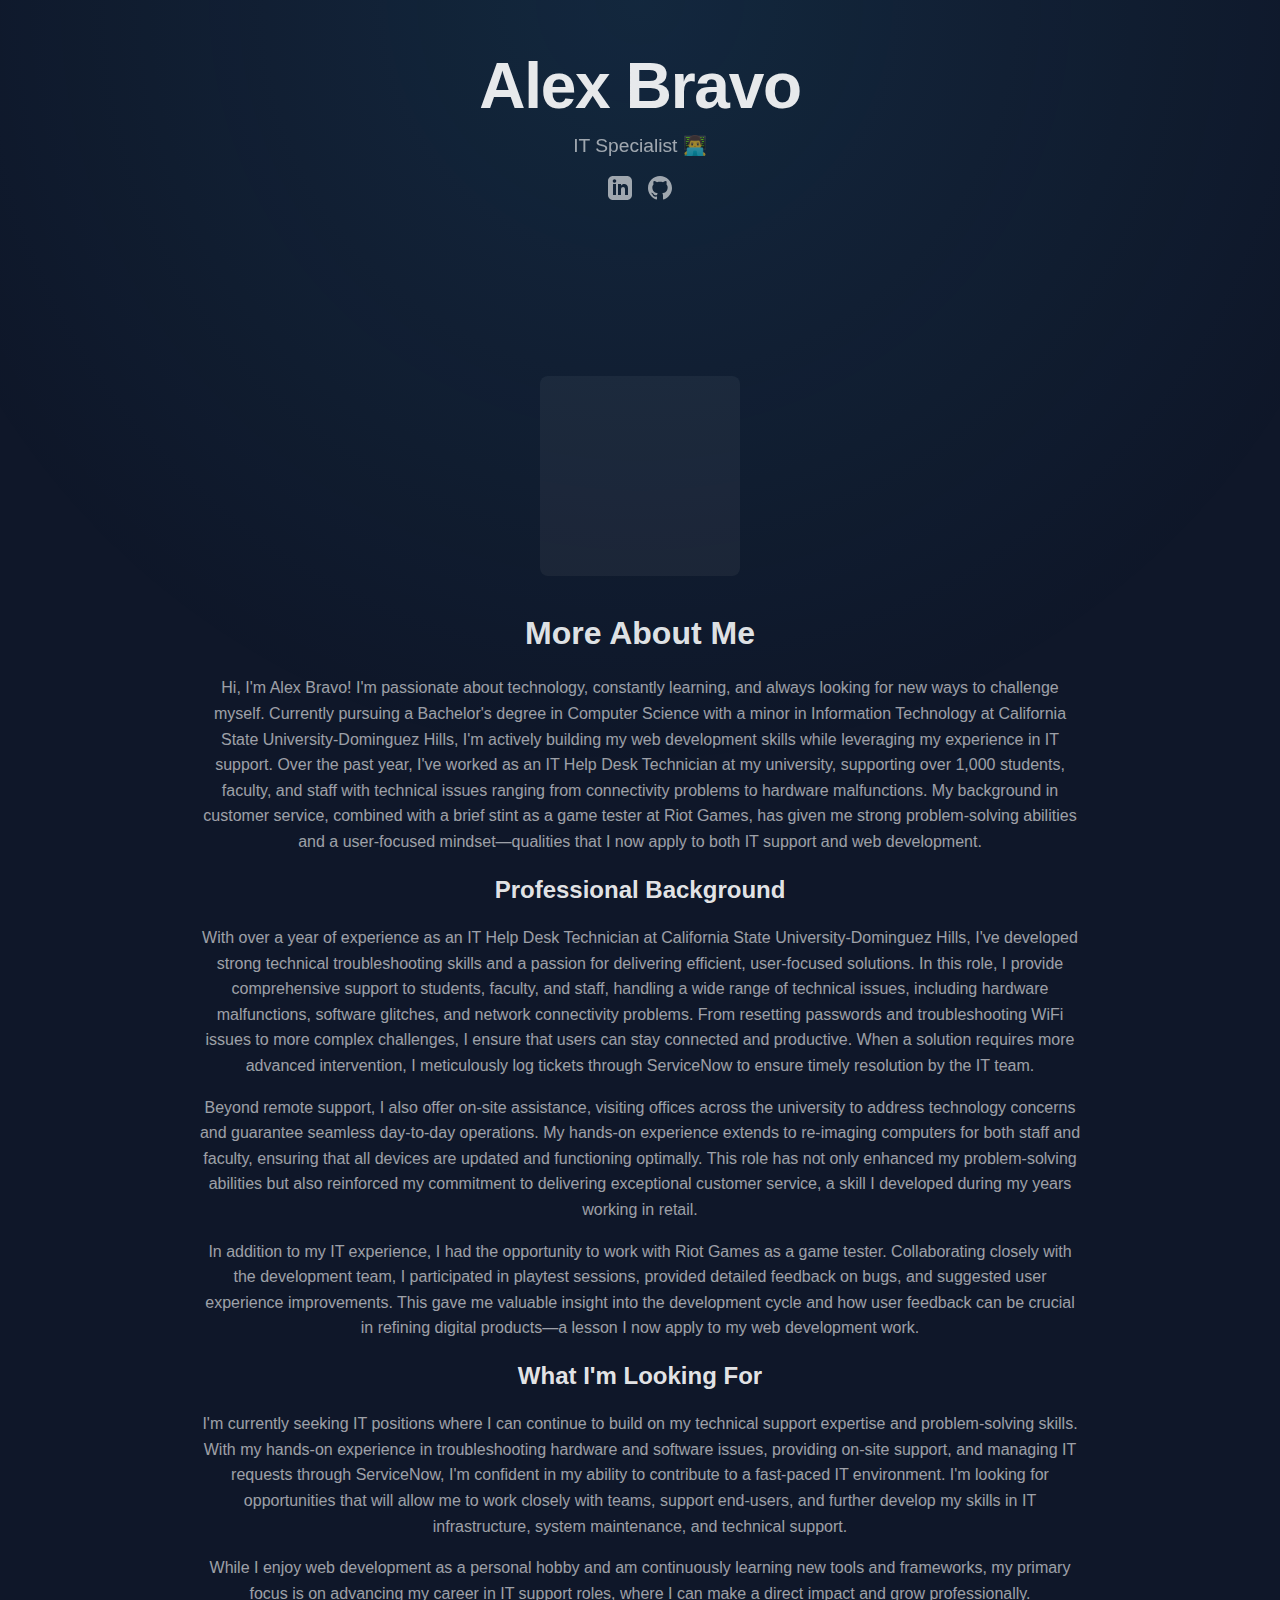
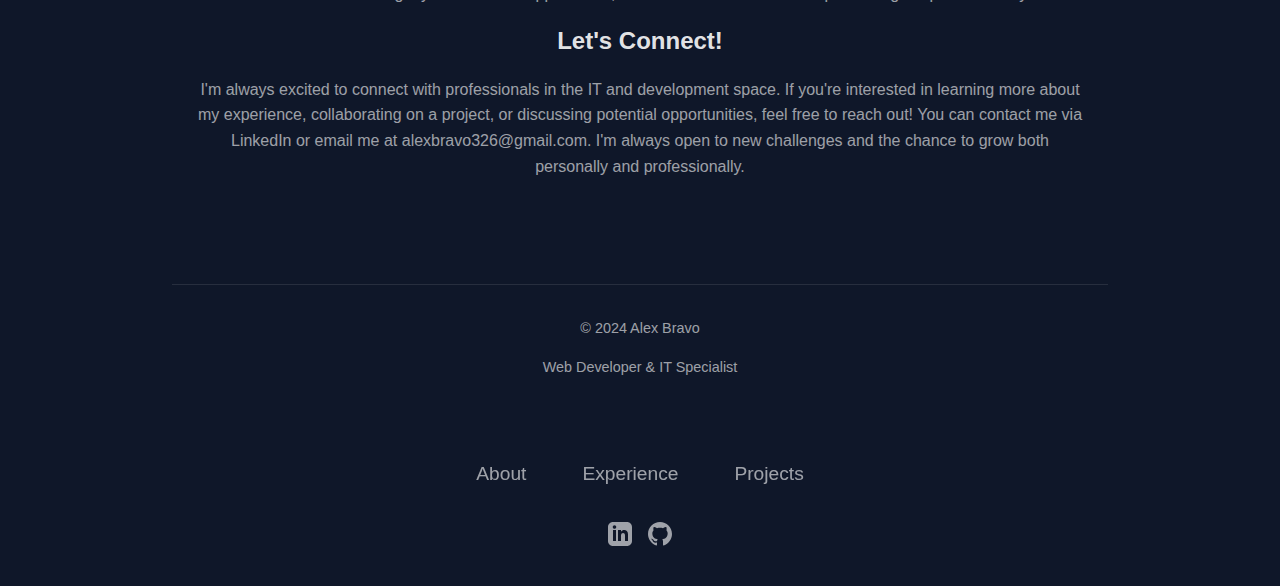
==== commit 5f8d2069: "Deleted more about me page, edited a few other stuff in the home page" ====
--- a/more-about-me.html
+++ b/more-about-me.html
@@ -10,13 +10,23 @@
     <!-- Link to external stylesheet and favicon -->
     <link rel="stylesheet" href="style.css">
     <link rel="icon" href="favicon.ico" type="image/x-icon">
+
+    <!-- Google tag (gtag.js) -->
+    <script async src="https://www.googletagmanager.com/gtag/js?id=G-3X3EY39VB5"></script>
+    <script>
+      window.dataLayer = window.dataLayer || [];
+      function gtag(){dataLayer.push(arguments);}
+      gtag('js', new Date());
+
+      gtag('config', 'G-3X3EY39VB5');
+    </script>
 </head>
 <body>
     <div class="container">
         <!-- Header section: Contains name, title, and social links -->
         <header>
             <h1>Alex Bravo</h1>
-            <p class="subtitle">Web Developer 👨‍💻</p>
+            <p class="subtitle">IT Specialist 👨‍💻</p>
             <!-- Social media icons (LinkedIn and GitHub) -->
             <div class="header-social">
                 <!-- LinkedIn icon and link -->
--- a/style.css
+++ b/style.css
@@ -1,4 +1,7 @@
-/* Define color variables for easy theming */
+/* Theme Configuration
+   - Defines CSS variables for consistent theming
+   - Controls colors, spacing, and layout dimensions
+   - Easy to modify for different color schemes */
 :root {
     --bg-primary: #0f1729;
     --bg-secondary: #1a2332;
@@ -11,21 +14,31 @@
     --container-padding: 2rem;
 }
 
-/* Reset default styles and set basic body styles */
+/* Global Reset and Base Styles
+   - Removes default margins and padding
+   - Sets box-sizing for predictable layouts
+   - Establishes base font and color settings */
 * { margin: 0; padding: 0; box-sizing: border-box; }
 
 body {
     font-family: -apple-system, BlinkMacSystemFont, 'Segoe UI', Roboto, sans-serif;
-    background: radial-gradient(ellipse at top, var(--bg-secondary), var(--bg-primary)),
-                linear-gradient(to bottom, var(--bg-primary), var(--bg-secondary));
-    background-attachment: fixed;
+    background: var(--bg-primary);
+    min-height: 100vh;
+    min-height: -webkit-fill-available;
     color: var(--text-secondary);
     line-height: 1.6;
     position: relative;
     font-size: 16px;
-}
-
-/* Add glossy effect to the body */
+    padding-top: env(safe-area-inset-top);
+    padding-bottom: env(safe-area-inset-bottom);
+    padding-left: env(safe-area-inset-left);
+    padding-right: env(safe-area-inset-right);
+}
+
+/* Glossy Background Effect
+   - Creates subtle radial gradient overlay
+   - Adds depth to the page background
+   - Non-interactive layer (pointer-events: none) */
 body::before {
     content: "";
     position: fixed;
@@ -37,57 +50,76 @@
     pointer-events: none;
 }
 
-/* Set max width for content container */
+/* Layout Container
+   - Centers content with max-width
+   - Adds consistent horizontal padding
+   - Responsive padding for different screen sizes */
 .container {
     max-width: var(--container-width);
     margin: 0 auto;
     padding: 0 var(--container-padding);
 }
 
-/* Style the header section */
+/* Header Styling
+   - Centers content
+   - Handles safe area insets for mobile devices
+   - Responsive padding adjustments */
 header {
     margin-bottom: 4rem;
     text-align: center;
     padding: 3rem 0;
     position: relative;
-}
-
-/* Responsive styles for header on mobile devices */
-@media (max-width: 768px) {
-    header {
-        margin-bottom: 2rem;
-        padding: 2rem 0 1rem;
-    }
-
-    h1 {
-        font-size: 2.5rem;
-        margin-bottom: 0.5rem;
-    }
-
-    .subtitle {
-        font-size: 1rem;
-        margin-bottom: 1rem;
-    }
-}
-
-/* Style main heading */
+    padding-top: max(3rem, env(safe-area-inset-top));
+    margin-top: -env(safe-area-inset-top);
+}
+
+/* Typography Hierarchy
+   - Defines heading sizes and spacing
+   - Consistent color scheme
+   - Responsive font sizing */
+h1, h2, h3 {
+    color: var(--text-primary);
+    margin-bottom: 1rem;
+    font-size: 2rem;
+}
+
 h1 {
     font-size: 4rem;
     margin-bottom: 0.5rem;
-    color: var(--text-primary);
     font-weight: 700;
     letter-spacing: -0.02em;
     line-height: 1.2;
 }
 
-/* Style subtitle */
-.subtitle {
+h2 {
+    font-size: 2rem;
+}
+
+h3 {
     font-size: 1.5rem;
-    color: var(--text-secondary);
-    margin-bottom: 1.5rem;
-}
-
-/* Style navigation menu */
+}
+
+p { margin-bottom: 1rem; }
+
+/* Highlight Styling
+   - Makes important text stand out
+   - Uses primary text color (white)
+   - Optional subtle transition effect */
+.highlight {
+    color: var(--text-primary);
+    font-weight: 600;
+    transition: color 0.3s ease;
+}
+
+/* Remove any existing strong tag styling within highlights */
+.highlight strong {
+    font-weight: 600;
+}
+
+/* Navigation Menu
+   - Horizontal layout with flexbox
+   - Hover effects with underline animation
+   - Mobile-responsive adjustments */
 nav {
     margin-top: 2rem;
     transition: 0.3s;
@@ -116,7 +148,6 @@
     position: relative;
 }
 
-/* Add underline effect to nav links on hover */
 nav a::after {
     content: '';
     position: absolute;
@@ -137,223 +168,41 @@
     left: 0;
 }
 
-/* Hide navigation on mobile devices */
-@media (max-width: 480px) {
-    nav {
-        display: none;
-    }
-
-    header {
-        padding-top: 1rem;
-    }
-
-    h1 {
-        font-size: 2.5rem;
-        margin-bottom: 0.5rem;
-    }
-
-    .subtitle {
-        font-size: 1rem;
-    }
-
-    .container {
-        padding: 0 1.5rem;
-    }
-}
-
-/* Style main content sections */
+/* Section Styling
+   - Consistent spacing and borders
+   - Hover effects for interactive sections
+   - Excludes specific sections from hover effects */
 section {
     margin-bottom: 3rem;
-    padding: 1rem;
-    border-radius: 8px;
-    transition: background-color 0.3s ease;
-}
-
-section:hover { background-color: var(--hover-bg); }
-
-h2 {
-    color: var(--text-primary);
-    margin-bottom: 1rem;
-    font-size: 2rem;
-}
-
-h3 {
-    color: var(--text-primary);
-    margin-bottom: 0.5rem;
-    font-size: 1.5rem;
-}
-
-p { margin-bottom: 1rem; }
-
-/* Style highlighted text */
-.highlight {
-    color: var(--text-primary);
-    font-weight: 600;
-}
-
-/* Style unordered lists */
-ul {
-    list-style-type: none;
-    padding-left: 1rem;
-    margin-bottom: 1rem;
-}
-
-ul li::before {
-    content: '•';
-    color: var(--accent);
-    display: inline-block;
-    width: 1em;
-    margin-left: -1em;
-}
-
-/* Style job entries */
-.job {
+    padding: 1.5rem;
+    border-radius: 12px;
+    transition: transform 0.3s ease, background-color 0.3s ease;
+    border: 1px solid transparent;
+}
+
+/* Project Cards
+   - Grid layout for projects
+   - Hover animations
+   - Image container and sizing
+   - Technology tag styling */
+.project-card {
+    border-radius: 12px;
+    padding: 1.5rem;
     margin-bottom: 2rem;
-    padding: 1rem;
-    border-radius: 8px;
-    transition: background-color 0.3s ease;
-}
-
-.job:hover { background-color: var(--hover-bg); }
-
-/* Style technology tags */
-.tech-tags {
-    display: flex;
-    flex-wrap: wrap;
-    gap: 0.5rem;
-    margin-top: 1rem;
-}
-
-.tech-tag {
-    background-color: var(--accent);
-    color: var(--bg-primary);
-    padding: 0.2rem 0.5rem;
-    border-radius: 4px;
-    font-size: 0.8rem;
-    font-weight: 600;
-}
-
-/* Style projects section */
-.projects-grid {
-    display: grid;
-    grid-template-columns: 1fr;
-    gap: 2rem;
-}
-
-.project-card {
-    background-color: transparent;
-    border-radius: 8px;
-    padding: 1.5rem;
     transition: transform 0.3s ease, background-color 0.3s ease;
-    display: flex;
-    flex-direction: column;
+    border: 1px solid transparent;
 }
 
 .project-card:hover {
     transform: translateY(-5px);
     background-color: var(--hover-bg);
-}
-
-.project-card h3 {
-    font-size: 1.8rem;
-    margin-bottom: 1rem;
-    display: flex;
-    align-items: center;
-    justify-content: space-between;
-}
-
-.project-link {
-    font-size: 1.2rem;
-    color: var(--accent);
-    text-decoration: none;
-}
-
-.project-content {
-    display: flex;
-    gap: 2rem;
-    align-items: flex-start;
-}
-
-.project-image {
-    flex: 0 0 40%;
-    max-width: 300px;
-    background-color: #1a2332;
-    border-radius: 8px;
-    overflow: hidden;
-}
-
-.project-image img {
-    width: 100%;
-    height: auto;
-    display: block;
-}
-
-.project-details {
-    flex: 1;
-}
-
-.project-year {
-    font-size: 1.1em;
-    color: var(--text-secondary);
-    margin-bottom: 10px;
-}
-
-.project-details p {
-    font-size: 1rem;
-    margin-bottom: 1rem;
-    color: var(--text-secondary);
-}
-
-.project-tags {
-    display: flex;
-    flex-wrap: wrap;
-    gap: 0.5rem;
-}
-
-.project-tag {
-    background-color: var(--accent);
-    color: var(--bg-primary);
-    padding: 0.3rem 0.7rem;
-    border-radius: 4px;
-    font-size: 0.9rem;
-    font-weight: 600;
-}
-
-/* Responsive adjustments for projects */
-@media (max-width: 768px) {
-    .project-content {
-        flex-direction: column;
-    }
-
-    .project-image {
-        max-width: 100%;
-        margin-bottom: 1rem;
-    }
-}
-
-@media (max-width: 480px) {
-    .project-card {
-        padding: 1rem;
-    }
-
-    .project-card h3 {
-        font-size: 1.5rem;
-    }
-
-    .project-year {
-        font-size: 1em;
-    }
-
-    .project-details p {
-        font-size: 0.9rem;
-    }
-
-    .project-tag {
-        font-size: 0.8rem;
-    }
-}
-
-/* Style footer */
+    border: 1px solid rgba(255, 255, 255, 0.1);
+}
+
+/* Footer Design
+   - Flexible layout with social icons
+   - Responsive navigation
+   - Copyright and additional info styling */
 footer {
     background-color: transparent;
     color: var(--text-secondary);
@@ -414,16 +263,10 @@
     text-align: center;
 }
 
-/* Responsive footer adjustments */
-@media (max-width: 768px) {
-    .footer-nav {
-        flex-direction: column;
-        align-items: center;
-        gap: 1rem;
-    }
-}
-
-/* Style button links */
+/* Interactive Elements
+   - Button and link styling
+   - Hover effects and transitions
+   - Consistent accent colors */
 .button-link {
     display: inline-block;
     background-color: var(--accent);
@@ -440,17 +283,271 @@
     transform: translateY(-2px);
 }
 
+/* Mobile Responsiveness
+   - Breakpoints at 768px and 480px
+   - Stack layouts on smaller screens
+   - Adjust font sizes and spacing
+   - Hide/show specific elements */
+@media (max-width: 768px) {
+    section, .project-card, .job, .about-content {
+        transform: none !important;
+        background: transparent !important;
+        border: none !important;
+        padding: 1rem;
+    }
+
+    section:hover, .project-card:hover, .job:hover, .about-content:hover {
+        transform: none !important;
+        background: transparent !important;
+        border: none !important;
+    }
+
+    /* Ensure no hover effects persist on mobile */
+    * {
+        -webkit-tap-highlight-color: transparent;
+    }
+}
+
+@media (max-width: 480px) {
+    .project-card, .job, .about-content {
+        padding: 1rem;
+    }
+}
+
+/* iOS-Specific Adjustments
+   - Safe area insets
+   - WebKit-specific properties
+   - Touch interaction improvements */
+@supports (-webkit-touch-callout: none) {
+    html {
+        height: -webkit-fill-available;
+    }
+    
+    body {
+        background: var(--bg-primary);
+    }
+    
+    .container {
+        padding-top: env(safe-area-inset-top);
+    }
+}
+
+/* Sticky Header
+   - Fixed positioning
+   - Blur effect background
+   - Smooth show/hide transitions */
+.sticky-section-header {
+    position: fixed;
+    top: 0;
+    left: 0;
+    width: 100%;
+    background: rgba(15, 23, 41, 0.85);
+    backdrop-filter: blur(8px);
+    -webkit-backdrop-filter: blur(8px);
+    padding: 1rem;
+    z-index: 1000;
+    transform: translateY(-100%);
+    opacity: 0;
+    transition: transform 0.3s ease, opacity 0.3s ease;
+    border-bottom: 1px solid rgba(255, 255, 255, 0.1);
+    padding-top: max(1rem, env(safe-area-inset-top));
+}
+
+.sticky-section-header.visible {
+    transform: translateY(0);
+    opacity: 1;
+}
+
+.sticky-section-header h2 {
+    margin: 0;
+    font-size: 1.5rem;
+}
+
+/* Hide regular section headers when sticky header is visible */
+section h2.hidden {
+    opacity: 0;
+    transition: opacity 0.3s ease;
+}
+
+/* Optional: Add subtle zoom effect on hover */
+.project-card:hover .project-image img {
+    transform: scale(1.02);
+}
+
+/* Project Filtering
+   - Tab-based navigation
+   - Active state styling
+   - Smooth transitions between views */
+.project-tabs {
+    display: flex;
+    justify-content: center;
+    gap: 1rem;
+    margin-bottom: 2rem;
+}
+
+.tab-button {
+    background: transparent;
+    border: 1px solid var(--accent);
+    color: var(--text-primary);
+    padding: 0.5rem 1.5rem;
+    border-radius: 6px;
+    cursor: pointer;
+    font-size: 1rem;
+    transition: all 0.3s ease;
+}
+
+.tab-button:hover {
+    background: rgba(56, 189, 248, 0.1);
+}
+
+.tab-button.active {
+    background: var(--accent);
+    color: var(--bg-primary);
+}
+
+/* Projects grid visibility */
+.projects-grid {
+    display: none;
+    opacity: 0;
+    transition: opacity 0.3s ease;
+}
+
+.projects-grid.active {
+    display: grid;
+    opacity: 1;
+}
+
+/* Responsive adjustments */
+@media (max-width: 768px) {
+    .project-tabs {
+        flex-direction: row;
+        padding: 0 1rem;
+    }
+    
+    .tab-button {
+        flex: 1;
+        text-align: center;
+        padding: 0.5rem 1rem;
+        font-size: 0.9rem;
+    }
+}
+
+/* Updated project tabs styling */
+.project-tabs {
+    display: flex;
+    gap: 0.75rem;
+}
+
+.tab-button {
+    background: transparent;
+    border: none;
+    color: var(--text-secondary);
+    padding: 0.5rem 1rem;
+    border-radius: 6px;
+    cursor: pointer;
+    font-size: 0.95rem;
+    font-weight: 500;
+    transition: all 0.2s ease;
+    position: relative;
+}
+
+.tab-button::after {
+    content: '';
+    position: absolute;
+    bottom: 0;
+    left: 50%;
+    width: 0;
+    height: 2px;
+    background-color: var(--accent);
+    transition: all 0.2s ease;
+    transform: translateX(-50%);
+}
+
+.tab-button:hover {
+    color: var(--text-primary);
+}
+
+.tab-button.active::after {
+    width: 100%;
+}
+
+/* Responsive adjustments */
+@media (max-width: 768px) {
+    .section-header {
+        flex-direction: column;
+        align-items: flex-start;
+        gap: 1rem;
+    }
+
+    .project-tabs {
+        width: 100%;
+    }
+
+    .tab-button {
+        flex: 1;
+        text-align: center;
+        white-space: nowrap;
+        font-size: 0.9rem;
+    }
+}
+
+/* Update WIP tag for mobile */
+@media (max-width: 480px) {
+    .wip-tag {
+        font-size: 0.7em;
+        padding: 1px 4px;
+        margin-left: 5px;
+        display: inline-block;
+        vertical-align: middle;
+    }
+
+    .project-card h3 {
+        font-size: 1.3rem;
+        margin-bottom: 1rem;
+        display: flex;
+        align-items: center;
+        flex-wrap: wrap;
+        gap: 5px;
+    }
+}
+
+/* Work In Progress Tags
+   - Contrasting colors for visibility
+   - Responsive sizing
+   - Positioning within project cards */
+.wip-tag {
+    background-color: #ffd700;
+    color: #333;
+    font-size: 0.8em;
+    padding: 2px 6px;
+    border-radius: 4px;
+    margin-left: 10px;
+}
+
+/* Add these styles where your other nav styles are */
+nav a.active {
+    color: var(--accent);
+}
+
+nav a.active::after {
+    width: 100%;
+    left: 0;
+}
+
 /* Style Explore More section */
 #explore-more {
     margin-top: 4rem;
     padding: 2rem 0;
     border-top: 1px solid var(--border-color);
     text-align: center;
-    background-color: transparent;
+    background: transparent;
+    border: none;
 }
 
 #explore-more:hover {
-    background-color: transparent;
+    transform: none;
+    background: transparent;
+    border: none;
 }
 
 #explore-more h2 {
@@ -545,6 +642,16 @@
     align-items: center;
     margin-bottom: 4rem;
     text-align: center;
+    padding: 1.5rem;
+    border-radius: 12px;
+    transition: transform 0.3s ease, background-color 0.3s ease;
+    border: 1px solid transparent;
+}
+
+#more-about-me:hover {
+    transform: translateY(-5px);
+    background-color: var(--hover-bg);
+    border: 1px solid rgba(255, 255, 255, 0.1);
 }
 
 .profile-image-placeholder {
@@ -556,27 +663,27 @@
     transition: transform 0.3s ease, box-shadow 0.3s ease;
 }
 
+/* Remove the individual hover effect from the image since the whole section now hovers */
 .profile-image-placeholder:hover {
-    transform: translateY(-5px);
-    box-shadow: 0 5px 15px rgba(0, 0, 0, 0.2);
-}
-
-#more-about-me h2 {
-    margin-bottom: 2rem;
-}
-
-.about-me-content {
-    max-width: 800px;
-    margin: 0 auto;
-}
-
-.about-me-content p {
-    line-height: 1.8;
-    color: var(--text-secondary);
-}
-
-/* Responsive adjustments for More About Me section */
+    transform: none;
+    box-shadow: none;
+}
+
+/* Mobile styles */
 @media (max-width: 768px) {
+    #more-about-me {
+        transform: none;
+        background: transparent;
+        border: none;
+        padding: 1rem;
+    }
+
+    #more-about-me:hover {
+        transform: none;
+        background: transparent;
+        border: none;
+    }
+
     .profile-image-placeholder {
         width: 150px;
         height: 150px;
@@ -622,7 +729,9 @@
 
 /* Mobile styles */
 @media (max-width: 480px) {
-    /* Existing mobile styles... */
+    nav {
+        display: none; /* Hide the entire nav element on mobile */
+    }
 
     .header-social {
         margin-top: 0.5rem;
@@ -663,7 +772,538 @@
     position: absolute;
     width: 0;
     height: 2px;
-    bottom: -2px; /* Change this from 0 to -2px */
+    bottom: -2px;
+    left: 50%;
+    background-color: var(--accent);
+    transition: width 0.3s ease, left 0.3s ease;
+}
+
+nav a:hover {
+    color: var(--accent);
+}
+
+nav a:hover::after {
+    width: 100%;
+    left: 0;
+}
+
+/* Mobile styles */
+@media (max-width: 480px) {
+    nav ul {
+        flex-direction: column;
+        align-items: center;
+        gap: 1rem;
+    }
+
+    nav a {
+        font-size: 1rem;
+    }
+}
+
+/* Style job entries */
+.job {
+    margin-bottom: 2rem;
+    padding: 1.5rem;
+    border-radius: 12px;
+    transition: transform 0.3s ease, background-color 0.3s ease;
+    border: 1px solid transparent;
+}
+
+.job:hover {
+    transform: translateY(-5px);
+    background-color: var(--hover-bg);
+    border: 1px solid rgba(255, 255, 255, 0.1);
+}
+
+/* Style technology tags */
+.tech-tags {
+    display: flex;
+    flex-wrap: wrap;
+    gap: 0.5rem;
+    margin-top: 1rem;
+}
+
+.tech-tag {
+    background-color: var(--accent);
+    color: var(--bg-primary);
+    padding: 0.2rem 0.5rem;
+    border-radius: 4px;
+    font-size: 0.8rem;
+    font-weight: 600;
+}
+
+/* Style projects section */
+.projects-grid {
+    display: grid;
+    grid-template-columns: 1fr;
+    gap: 2rem;
+}
+
+/* Base project card styles */
+.project-card {
+    border-radius: 12px;
+    padding: 1.5rem;
+    margin-bottom: 2rem;
+    transition: transform 0.3s ease, background-color 0.3s ease;
+    border: 1px solid transparent;
+}
+
+.project-card h3 {
+    font-size: 1.8rem;
+    margin-bottom: 1rem;
+    display: flex;
+    align-items: center;
+    justify-content: space-between;
+}
+
+.project-link {
+    font-size: 1.2rem;
+    color: var(--accent);
+    text-decoration: none;
+}
+
+.project-content {
+    display: flex;
+    gap: 2rem;
+}
+
+.project-image {
+    flex: 1;
+    min-width: 250px;
+    height: 200px;
+    overflow: hidden;
+    background-color: transparent;
+    border-radius: 0;
+}
+
+.project-image img {
+    width: 100%;
+    height: 100%;
+    border-radius: 0;
+    object-fit: contain;
+    transition: transform 0.3s ease;
+}
+
+.project-details {
+    flex: 2;
+}
+
+.project-year {
+    font-size: 1.1em;
+    color: var(--text-secondary);
+    margin-bottom: 10px;
+}
+
+.project-details p {
+    font-size: 1rem;
+    margin-bottom: 1rem;
+    color: var(--text-secondary);
+}
+
+.project-tags {
+    display: flex;
+    flex-wrap: wrap;
+    gap: 0.5rem;
+}
+
+.project-tag {
+    background-color: var(--accent);
+    color: var(--bg-primary);
+    padding: 0.3rem 0.7rem;
+    border-radius: 4px;
+    font-size: 0.9rem;
+    font-weight: 600;
+}
+
+/* Mobile styles for project cards */
+@media (max-width: 768px) {
+    .project-content {
+        flex-direction: column;
+        gap: 1.5rem;
+    }
+
+    .project-image {
+        min-width: 100%;
+        height: 200px;
+    }
+
+    .project-details {
+        width: 100%;
+    }
+
+    .project-tags {
+        display: flex;
+        flex-wrap: wrap;
+        gap: 0.5rem;
+    }
+
+    .project-tag {
+        font-size: 0.8rem;
+        padding: 0.3rem 0.6rem;
+    }
+
+    .project-card h3 {
+        font-size: 1.3rem;
+        margin-bottom: 1rem;
+    }
+
+    .project-year {
+        font-size: 0.9rem;
+        margin-bottom: 0.5rem;
+    }
+
+    .project-card p {
+        font-size: 0.95rem;
+        line-height: 1.5;
+    }
+
+    .project-card ul {
+        margin-left: 1rem;
+        margin-bottom: 1rem;
+    }
+
+    .project-card ul li {
+        font-size: 0.95rem;
+        margin-bottom: 0.5rem;
+    }
+}
+
+/* Even smaller screens */
+@media (max-width: 480px) {
+    .project-card {
+        padding: 1rem;
+    }
+
+    .project-tag {
+        font-size: 0.75rem;
+        padding: 0.25rem 0.5rem;
+    }
+}
+
+/* Style footer */
+footer {
+    background-color: transparent;
+    color: var(--text-secondary);
+    padding: 2rem 0;
+    margin-top: 4rem;
+    border-top: 1px solid rgba(255, 255, 255, 0.1);
+}
+
+.footer-content {
+    display: flex;
+    flex-direction: column;
+    align-items: center;
+    gap: 1.5rem;
+    max-width: var(--container-width);
+    margin: 0 auto;
+    padding: 0 var(--container-padding);
+}
+
+.footer-nav {
+    display: flex;
+    justify-content: center;
+    flex-wrap: wrap;
+    gap: 1.5rem;
+}
+
+.footer-nav a {
+    color: var(--text-secondary);
+    text-decoration: none;
+    transition: color 0.3s ease;
+}
+
+.footer-nav a:hover {
+    color: var(--accent);
+}
+
+.footer-social {
+    display: flex;
+    justify-content: center;
+    gap: 1rem;
+}
+
+.footer-social a {
+    color: var(--text-secondary);
+    transition: color 0.3s ease;
+}
+
+.footer-social a:hover {
+    color: var(--accent);
+}
+
+.footer-social svg {
+    width: 24px;
+    height: 24px;
+}
+
+.footer-info {
+    font-size: 0.9rem;
+    text-align: center;
+}
+
+/* Responsive footer adjustments */
+@media (max-width: 768px) {
+    .footer-nav {
+        flex-direction: column;
+        align-items: center;
+        gap: 1rem;
+    }
+}
+
+/* Style button links */
+.button-link {
+    display: inline-block;
+    background-color: var(--accent);
+    color: var(--bg-primary);
+    padding: 0.5rem 1rem;
+    border-radius: 4px;
+    text-decoration: none;
+    font-weight: 600;
+    transition: background-color 0.3s ease, transform 0.3s ease;
+}
+
+.button-link:hover {
+    background-color: #2ca8e0;
+    transform: translateY(-2px);
+}
+
+/* Style Explore More section */
+#explore-more {
+    margin-top: 4rem;
+    padding: 2rem 0;
+    border-top: 1px solid var(--border-color);
+    text-align: center;
+    background: transparent;
+    border: none;
+}
+
+#explore-more:hover {
+    transform: none;
+    background: transparent;
+    border: none;
+}
+
+#explore-more h2 {
+    font-size: 1.5rem;
+    margin-bottom: 0.5rem;
+}
+
+#explore-more p {
+    color: var(--text-secondary);
+    margin-bottom: 1.5rem;
+}
+
+.explore-links {
+    display: flex;
+    justify-content: center;
+    gap: 2rem;
+}
+
+.explore-links .modern-link {
+    font-size: 1.1rem;
+}
+
+/* Responsive adjustments for Explore More section */
+@media (max-width: 768px) {
+    .explore-links {
+        flex-direction: column;
+        align-items: center;
+        gap: 1rem;
+    }
+    
+    .button-link {
+        width: 100%;
+        max-width: 200px;
+        text-align: center;
+    }
+}
+
+/* Style modern links */
+.modern-link {
+    display: inline-flex;
+    align-items: center;
+    color: var(--accent);
+    text-decoration: none;
+    font-weight: 500;
+    font-size: 1rem;
+    transition: color 0.3s ease;
+    margin: 0 1rem;
+    padding: 0.5rem 0;
+    background-color: transparent;
+}
+
+.modern-link:focus,
+.modern-link:hover,
+.modern-link:active {
+    outline: none;
+    box-shadow: none;
+    -webkit-tap-highlight-color: transparent;
+}
+
+.modern-link .arrow {
+    margin-left: 0.5rem;
+    transition: transform 0.3s ease;
+}
+
+.modern-link:hover .arrow {
+    transform: translateX(5px);
+}
+
+/* Style section headers */
+.section-header {
+    display: flex;
+    justify-content: space-between;
+    align-items: center;
+    margin-bottom: 2rem;
+}
+
+.view-more {
+    color: var(--accent);
+    text-decoration: none;
+    font-weight: 600;
+    transition: color 0.3s ease;
+}
+
+.view-more:hover {
+    color: #2ca8e0;
+}
+
+/* Style More About Me section */
+#more-about-me {
+    display: flex;
+    flex-direction: column;
+    align-items: center;
+    margin-bottom: 4rem;
+    text-align: center;
+    padding: 1.5rem;
+    border-radius: 12px;
+    transition: transform 0.3s ease, background-color 0.3s ease;
+    border: 1px solid transparent;
+}
+
+#more-about-me:hover {
+    transform: translateY(-5px);
+    background-color: var(--hover-bg);
+    border: 1px solid rgba(255, 255, 255, 0.1);
+}
+
+.profile-image-placeholder {
+    width: 200px;
+    height: 200px;
+    background-color: var(--hover-bg);
+    border-radius: 8px;
+    margin-bottom: 2rem;
+    transition: transform 0.3s ease, box-shadow 0.3s ease;
+}
+
+/* Remove the individual hover effect from the image since the whole section now hovers */
+.profile-image-placeholder:hover {
+    transform: none;
+    box-shadow: none;
+}
+
+/* Mobile styles */
+@media (max-width: 768px) {
+    #more-about-me {
+        transform: none;
+        background: transparent;
+        border: none;
+        padding: 1rem;
+    }
+
+    #more-about-me:hover {
+        transform: none;
+        background: transparent;
+        border: none;
+    }
+
+    .profile-image-placeholder {
+        width: 150px;
+        height: 150px;
+    }
+
+    .about-me-content {
+        padding: 0 1rem;
+    }
+}
+
+/* Style header social icons */
+.header-social {
+    display: flex;
+    justify-content: center;
+    gap: 1rem;
+    margin-top: 1rem;
+    margin-bottom: 2rem;
+}
+
+.header-social a {
+    color: var(--text-secondary);
+    transition: color 0.3s ease;
+}
+
+.header-social a:hover {
+    color: var(--accent);
+}
+
+.header-social svg {
+    width: 24px;
+    height: 24px;
+    fill: currentColor;
+}
+
+/* Update header styles if needed */
+header {
+    margin-bottom: 4rem;
+    text-align: center;
+    padding: 3rem 0;
+}
+
+/* Existing styles for h1 and subtitle... */
+
+/* Mobile styles */
+@media (max-width: 480px) {
+    /* Existing mobile styles... */
+
+    .header-social {
+        margin-top: 0.5rem;
+        margin-bottom: 1rem;
+    }
+}
+
+/* Navbar styles */
+nav {
+    margin-top: 2rem;
+}
+
+nav ul,
+nav ul li {
+    list-style: none !important;
+    margin: 0;
+    padding: 0;
+}
+
+nav ul {
+    display: flex;
+    justify-content: center;
+    gap: 2rem;
+}
+
+nav a {
+    color: var(--text-primary);
+    text-decoration: none;
+    padding: 0.5rem 1rem;
+    transition: color 0.3s ease, background-color 0.3s ease;
+    font-size: 1.2rem;
+    border-radius: 4px;
+    position: relative;
+}
+
+nav a::after {
+    content: '';
+    position: absolute;
+    width: 0;
+    height: 2px;
+    bottom: -2px;
     left: 50%;
     background-color: var(--accent);
     transition: width 0.3s ease, left 0.3s ease;
@@ -707,4 +1347,276 @@
 
 .project-card ul li {
     margin-bottom: 5px;
+}
+
+/* Add these styles where your other nav styles are */
+nav a.active {
+    color: var(--accent);
+}
+
+nav a.active::after {
+    width: 100%;
+    left: 0;
+}
+
+/* Update the mobile sticky header styles */
+@media (max-width: 480px) {
+    .sticky-section-header {
+        position: fixed;
+        top: 0;
+        left: 0;
+        width: 100%;
+        background: rgba(15, 23, 41, 0.85);
+        backdrop-filter: blur(8px);
+        -webkit-backdrop-filter: blur(8px);
+        padding: 1rem 0;
+        z-index: 1000;
+        transform: translateY(-100%);
+        opacity: 0;
+        transition: transform 0.3s ease, opacity 0.3s ease;
+        border-bottom: 1px solid rgba(255, 255, 255, 0.1);
+        padding-top: max(1rem, env(safe-area-inset-top));
+    }
+
+    .sticky-section-header .container {
+        padding: 0 var(--container-padding);
+    }
+
+    .sticky-section-header h2 {
+        margin: 0;
+        font-size: 1.5rem;
+        text-align: left;
+    }
+}
+
+/* For larger screens, keep the centered alignment */
+@media (min-width: 481px) {
+    .sticky-section-header {
+        text-align: center;
+    }
+}
+
+/* Add hover effect for about content */
+.about-content {
+    border-radius: 12px;
+    padding: 1.5rem;
+    margin-bottom: 2rem;
+    transition: transform 0.3s ease, background-color 0.3s ease;
+    border: 1px solid transparent;
+}
+
+.about-content:hover {
+    transform: translateY(-5px);
+    background-color: var(--hover-bg);
+    border: 1px solid rgba(255, 255, 255, 0.1);
+}
+
+/* Add specific iOS styling */
+@supports (-webkit-touch-callout: none) {
+    html {
+        height: -webkit-fill-available;
+    }
+    
+    body {
+        background: var(--bg-primary);
+    }
+    
+    .container {
+        padding-top: env(safe-area-inset-top);
+    }
+}
+
+/* Add these styles for the sticky header */
+.sticky-section-header {
+    position: fixed;
+    top: 0;
+    left: 0;
+    width: 100%;
+    background: rgba(15, 23, 41, 0.85);
+    backdrop-filter: blur(8px);
+    -webkit-backdrop-filter: blur(8px);
+    padding: 1rem;
+    z-index: 1000;
+    transform: translateY(-100%);
+    opacity: 0;
+    transition: transform 0.3s ease, opacity 0.3s ease;
+    border-bottom: 1px solid rgba(255, 255, 255, 0.1);
+    padding-top: max(1rem, env(safe-area-inset-top));
+}
+
+.sticky-section-header.visible {
+    transform: translateY(0);
+    opacity: 1;
+}
+
+.sticky-section-header h2 {
+    margin: 0;
+    font-size: 1.5rem;
+}
+
+/* Hide regular section headers when sticky header is visible */
+section h2.hidden {
+    opacity: 0;
+    transition: opacity 0.3s ease;
+}
+
+/* Optional: Add subtle zoom effect on hover */
+.project-card:hover .project-image img {
+    transform: scale(1.02);
+}
+
+/* Project tabs styling */
+.project-tabs {
+    display: flex;
+    justify-content: center;
+    gap: 1rem;
+    margin-bottom: 2rem;
+}
+
+.tab-button {
+    background: transparent;
+    border: 1px solid var(--accent);
+    color: var(--text-primary);
+    padding: 0.5rem 1.5rem;
+    border-radius: 6px;
+    cursor: pointer;
+    font-size: 1rem;
+    transition: all 0.3s ease;
+}
+
+.tab-button:hover {
+    background: rgba(56, 189, 248, 0.1);
+}
+
+.tab-button.active {
+    background: var(--accent);
+    color: var(--bg-primary);
+}
+
+/* Projects grid visibility */
+.projects-grid {
+    display: none;
+    opacity: 0;
+    transition: opacity 0.3s ease;
+}
+
+.projects-grid.active {
+    display: grid;
+    opacity: 1;
+}
+
+/* Responsive adjustments */
+@media (max-width: 768px) {
+    .project-tabs {
+        flex-direction: row;
+        padding: 0 1rem;
+    }
+    
+    .tab-button {
+        flex: 1;
+        text-align: center;
+        padding: 0.5rem 1rem;
+        font-size: 0.9rem;
+    }
+}
+
+/* Updated project tabs styling */
+.project-tabs {
+    display: flex;
+    gap: 0.75rem;
+}
+
+.tab-button {
+    background: transparent;
+    border: none;
+    color: var(--text-secondary);
+    padding: 0.5rem 1rem;
+    border-radius: 6px;
+    cursor: pointer;
+    font-size: 0.95rem;
+    font-weight: 500;
+    transition: all 0.2s ease;
+    position: relative;
+}
+
+.tab-button::after {
+    content: '';
+    position: absolute;
+    bottom: 0;
+    left: 50%;
+    width: 0;
+    height: 2px;
+    background-color: var(--accent);
+    transition: all 0.2s ease;
+    transform: translateX(-50%);
+}
+
+.tab-button:hover {
+    color: var(--text-primary);
+}
+
+.tab-button.active::after {
+    width: 100%;
+}
+
+/* Responsive adjustments */
+@media (max-width: 768px) {
+    .section-header {
+        flex-direction: column;
+        align-items: flex-start;
+        gap: 1rem;
+    }
+
+    .project-tabs {
+        width: 100%;
+    }
+
+    .tab-button {
+        flex: 1;
+        text-align: center;
+        white-space: nowrap;
+        font-size: 0.9rem;
+    }
+}
+
+/* Update WIP tag for mobile */
+@media (max-width: 480px) {
+    .wip-tag {
+        font-size: 0.7em;
+        padding: 1px 4px;
+        margin-left: 5px;
+        display: inline-block;
+        vertical-align: middle;
+    }
+
+    .project-card h3 {
+        font-size: 1.3rem;
+        margin-bottom: 1rem;
+        display: flex;
+        align-items: center;
+        flex-wrap: wrap;
+        gap: 5px;
+    }
+}
+
+/* Update subtitle styles */
+.subtitle {
+    color: var(--text-secondary); /* Less bright white */
+    font-size: 1.2rem; /* Smaller font size */
+    margin-bottom: 1rem;
+    line-height: 1.4;
+    display: flex;
+    align-items: center;
+    justify-content: center;
+    gap: 0.5rem;
+}
+
+/* Mobile styles for subtitle */
+@media (max-width: 480px) {
+    .subtitle {
+        font-size: 1rem;
+        padding: 0 1rem;
+        flex-direction: column; /* Stack items vertically */
+        gap: 0.25rem; /* Reduce gap between stacked items */
+    }
 }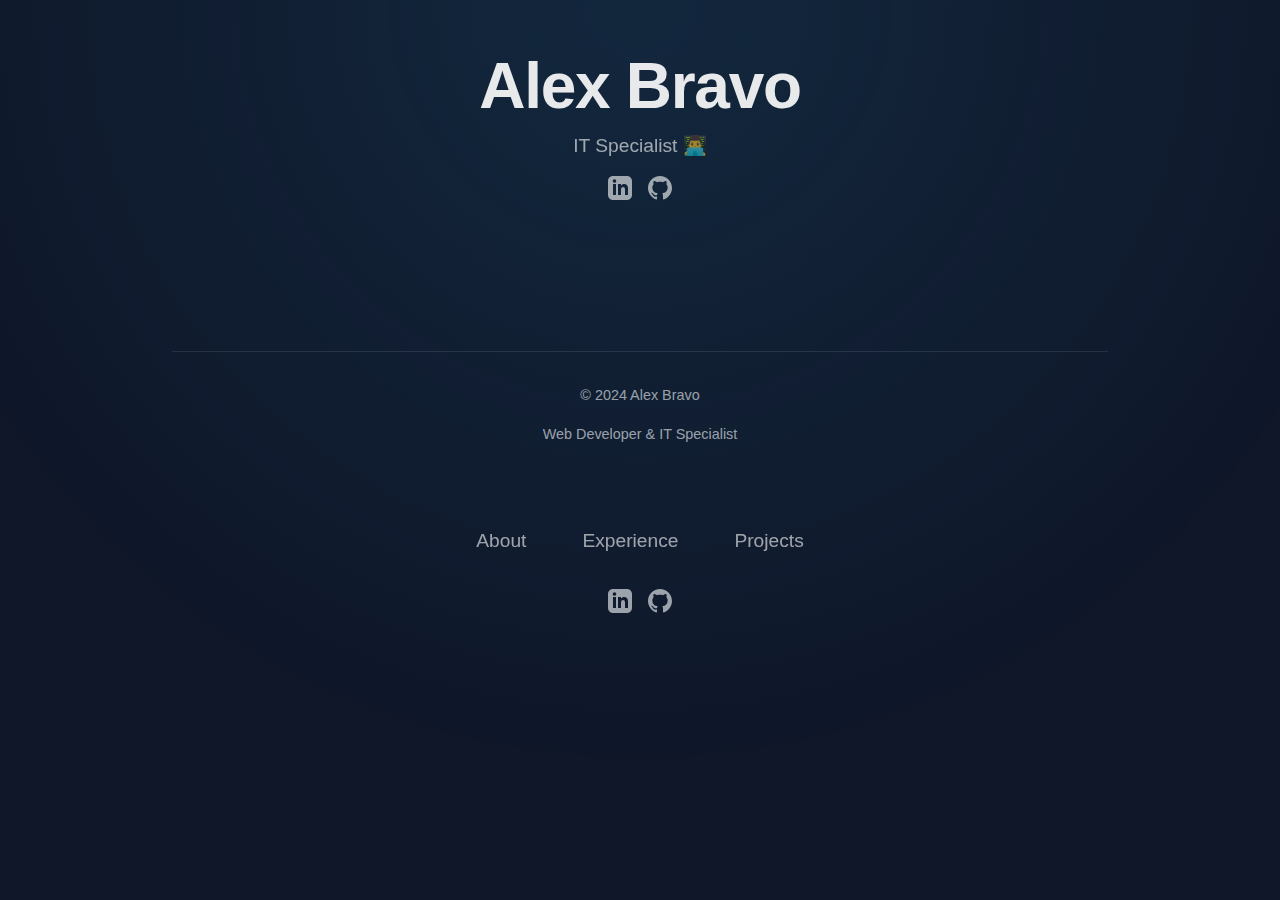
==== commit 91ecd90b: "More about me changed" ====
--- a/more-about-me.html
+++ b/more-about-me.html
@@ -49,47 +49,7 @@
         <!-- Main content area -->
         <main>
             <!-- "More About Me" section -->
-            <section id="more-about-me">
-                <!-- Placeholder for profile image -->
-                <div class="profile-image-placeholder"></div>
-                <h2>More About Me</h2>
-                <!-- Detailed content about Alex -->
-                <div class="about-me-content">
-                    <!-- Introduction paragraph -->
-                    <p>
-                        Hi, I'm Alex Bravo! I'm passionate about technology, constantly learning, and always looking for new ways to challenge myself. Currently pursuing a Bachelor's degree in Computer Science with a minor in Information Technology at California State University-Dominguez Hills, I'm actively building my web development skills while leveraging my experience in IT support.
-                        Over the past year, I've worked as an IT Help Desk Technician at my university, supporting over 1,000 students, faculty, and staff with technical issues ranging from connectivity problems to hardware malfunctions. My background in customer service, combined with a brief stint as a game tester at Riot Games, has given me strong problem-solving abilities and a user-focused mindset—qualities that I now apply to both IT support and web development.
-                    </p>
-                    
-                    <!-- Professional background subsection -->
-                    <h3>Professional Background</h3>
-                    <!-- Paragraphs about IT Help Desk experience -->
-                    <p>
-                        With over a year of experience as an IT Help Desk Technician at California State University-Dominguez Hills, I've developed strong technical troubleshooting skills and a passion for delivering efficient, user-focused solutions. In this role, I provide comprehensive support to students, faculty, and staff, handling a wide range of technical issues, including hardware malfunctions, software glitches, and network connectivity problems. From resetting passwords and troubleshooting WiFi issues to more complex challenges, I ensure that users can stay connected and productive. When a solution requires more advanced intervention, I meticulously log tickets through ServiceNow to ensure timely resolution by the IT team.
-                    </p>
-                    <p>
-                        Beyond remote support, I also offer on-site assistance, visiting offices across the university to address technology concerns and guarantee seamless day-to-day operations. My hands-on experience extends to re-imaging computers for both staff and faculty, ensuring that all devices are updated and functioning optimally. This role has not only enhanced my problem-solving abilities but also reinforced my commitment to delivering exceptional customer service, a skill I developed during my years working in retail.
-                    </p>
-                    <p>
-                        In addition to my IT experience, I had the opportunity to work with Riot Games as a game tester. Collaborating closely with the development team, I participated in playtest sessions, provided detailed feedback on bugs, and suggested user experience improvements. This gave me valuable insight into the development cycle and how user feedback can be crucial in refining digital products—a lesson I now apply to my web development work.
-                    </p>
 
-                    <!-- Career goals subsection -->
-                    <h3>What I'm Looking For</h3>
-                    <p>
-                        I'm currently seeking IT positions where I can continue to build on my technical support expertise and problem-solving skills. With my hands-on experience in troubleshooting hardware and software issues, providing on-site support, and managing IT requests through ServiceNow, I'm confident in my ability to contribute to a fast-paced IT environment. I'm looking for opportunities that will allow me to work closely with teams, support end-users, and further develop my skills in IT infrastructure, system maintenance, and technical support.
-                    </p>
-                    <p>
-                        While I enjoy web development as a personal hobby and am continuously learning new tools and frameworks, my primary focus is on advancing my career in IT support roles, where I can make a direct impact and grow professionally.
-                    </p>
-
-                    <!-- Contact information subsection -->
-                    <h3>Let's Connect!</h3>
-                    <p>
-                        I'm always excited to connect with professionals in the IT and development space. If you're interested in learning more about my experience, collaborating on a project, or discussing potential opportunities, feel free to reach out! You can contact me via LinkedIn or email me at alexbravo326@gmail.com. I'm always open to new challenges and the chance to grow both personally and professionally.
-                    </p>
-                </div>
-            </section>
         </main>
 
         <!-- Footer section -->
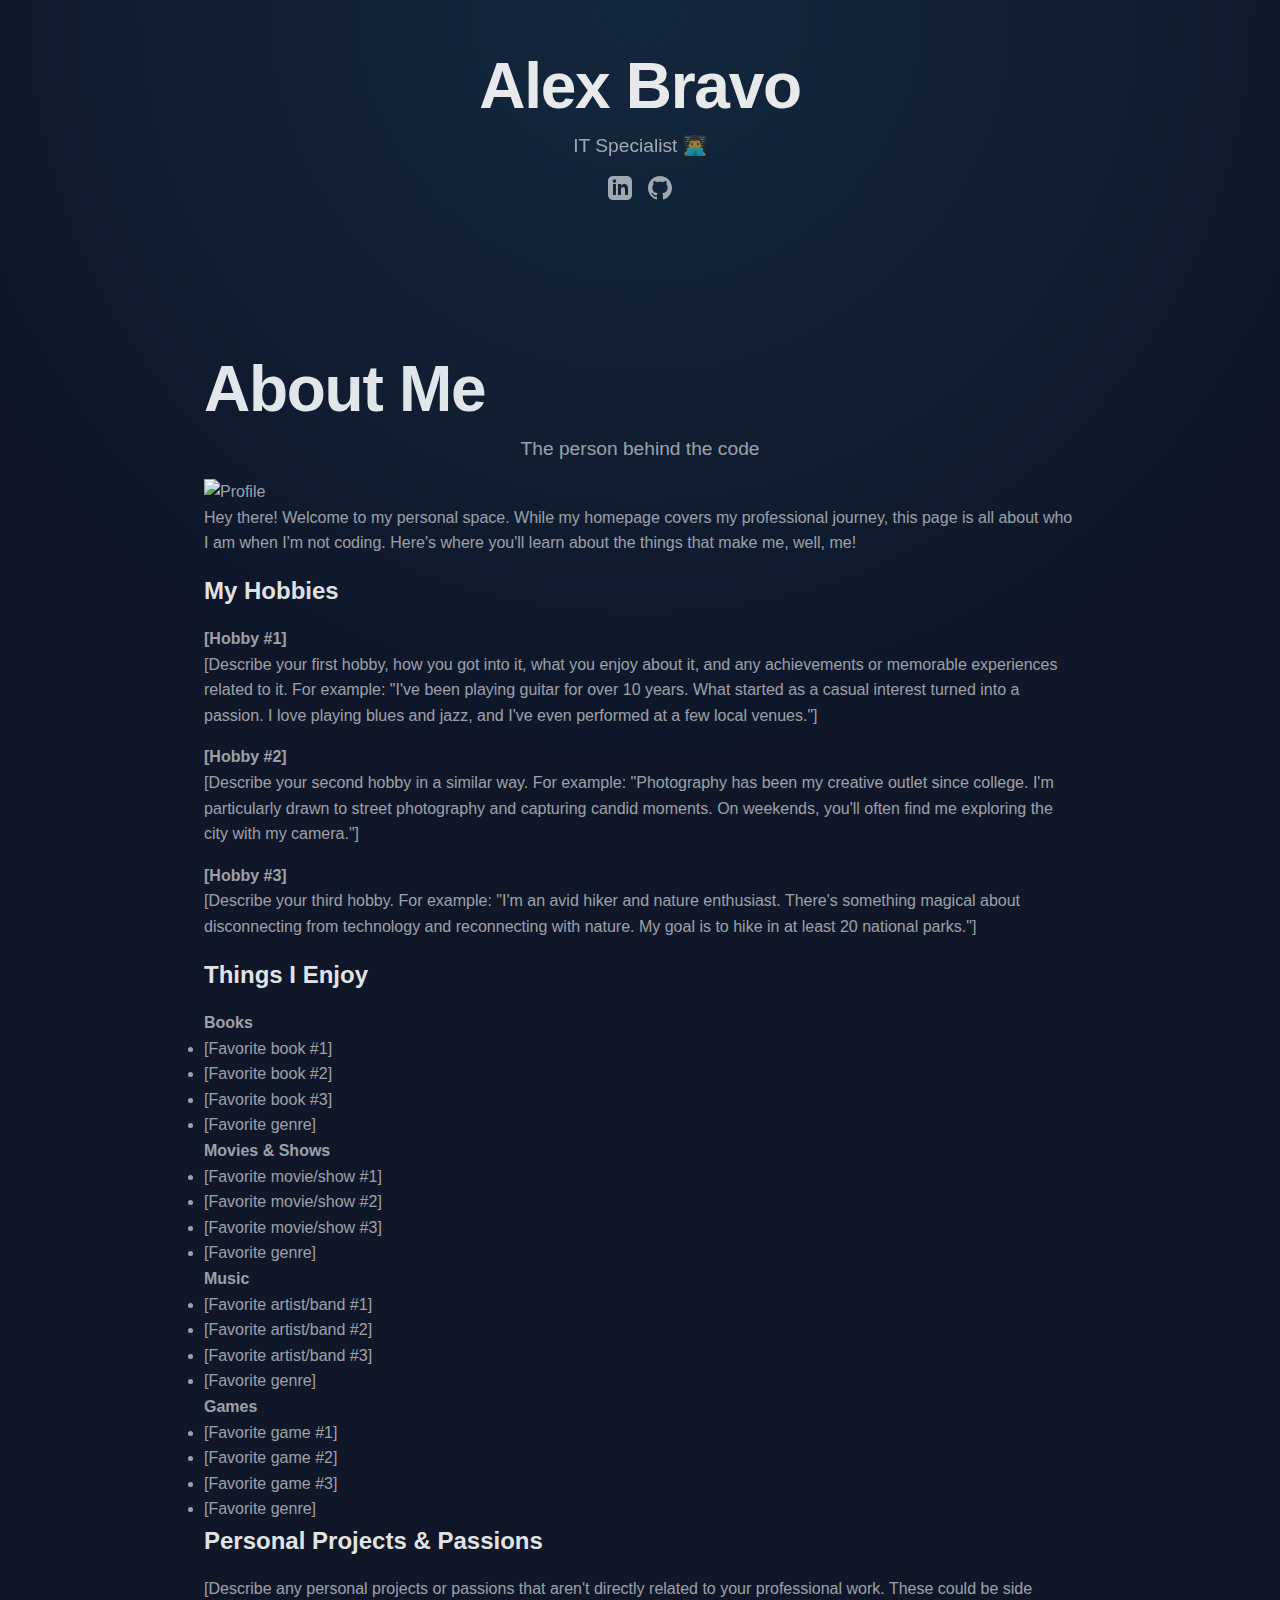
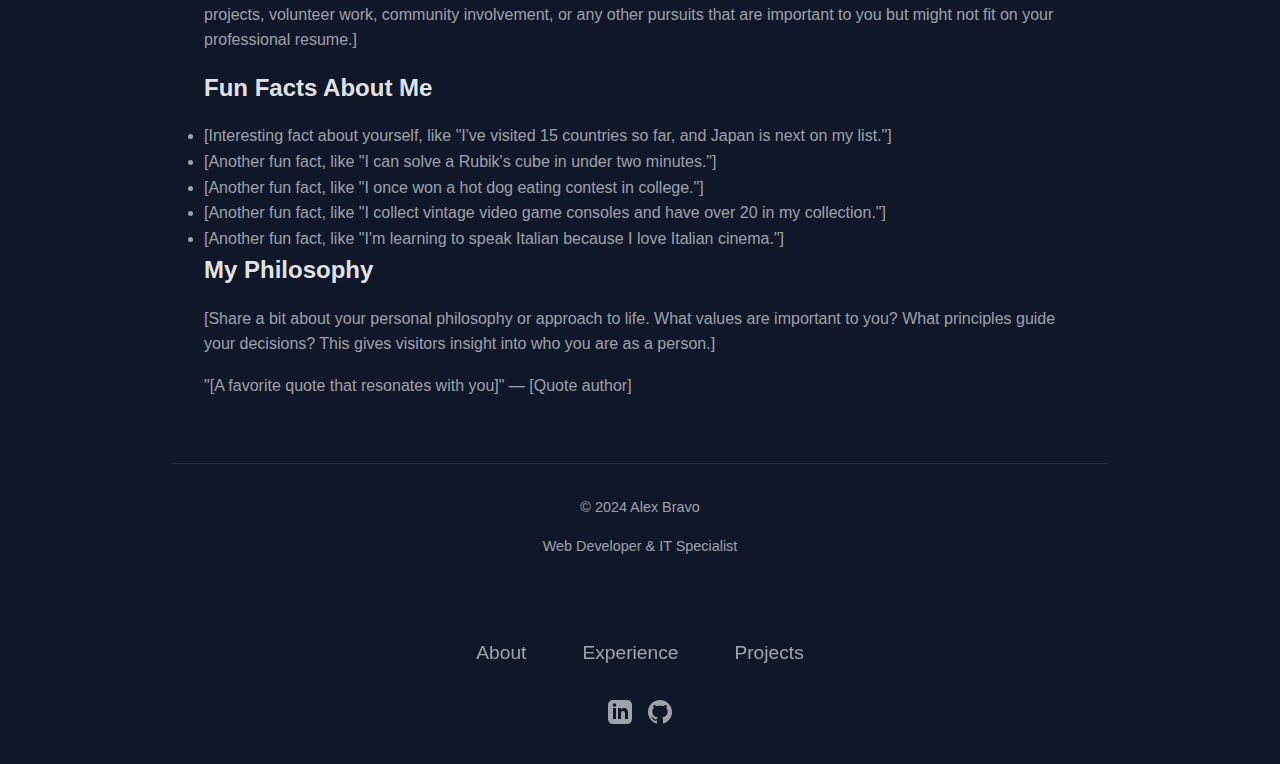
==== commit a9adef6c: "New about me page" ====
--- a/more-about-me.html
+++ b/more-about-me.html
@@ -47,10 +47,137 @@
         </header>
         
         <!-- Main content area -->
-        <main>
-            <!-- "More About Me" section -->
-
-        </main>
+        <main class="main">
+            <div class="container">
+              <div class="header">
+                <h1>About Me</h1>
+                <p class="subtitle">The person behind the code</p>
+              </div>
+              
+              <div class="profile">
+                <div class="profile-image">
+                  <img src="https://via.placeholder.com/192" alt="Profile">
+                </div>
+                
+                <div class="profile-content">
+                  <p>
+                    Hey there! Welcome to my personal space. While my homepage covers my professional journey, 
+                    this page is all about who I am when I'm not coding. Here's where you'll learn about the things 
+                    that make me, well, me!
+                  </p>
+                </div>
+              </div>
+              
+              <div class="card">
+                <h3>My Hobbies</h3>
+                <div class="hobbies">
+                  <div class="hobby">
+                    <h4>[Hobby #1]</h4>
+                    <p>
+                      [Describe your first hobby, how you got into it, what you enjoy about it, and any achievements or 
+                      memorable experiences related to it. For example: "I've been playing guitar for over 10 years. 
+                      What started as a casual interest turned into a passion. I love playing blues and jazz, and I've 
+                      even performed at a few local venues."]
+                    </p>
+                  </div>
+                  
+                  <div class="hobby">
+                    <h4>[Hobby #2]</h4>
+                    <p>
+                      [Describe your second hobby in a similar way. For example: "Photography has been my creative outlet 
+                      since college. I'm particularly drawn to street photography and capturing candid moments. On weekends, 
+                      you'll often find me exploring the city with my camera."]
+                    </p>
+                  </div>
+                  
+                  <div class="hobby">
+                    <h4>[Hobby #3]</h4>
+                    <p>
+                      [Describe your third hobby. For example: "I'm an avid hiker and nature enthusiast. There's something 
+                      magical about disconnecting from technology and reconnecting with nature. My goal is to hike in at 
+                      least 20 national parks."]
+                    </p>
+                  </div>
+                </div>
+              </div>
+              
+              <div class="card">
+                <h3>Things I Enjoy</h3>
+                <div class="interests">
+                  <div class="interest">
+                    <h4>Books</h4>
+                    <ul>
+                      <li>[Favorite book #1]</li>
+                      <li>[Favorite book #2]</li>
+                      <li>[Favorite book #3]</li>
+                      <li>[Favorite genre]</li>
+                    </ul>
+                  </div>
+                  
+                  <div class="interest">
+                    <h4>Movies & Shows</h4>
+                    <ul>
+                      <li>[Favorite movie/show #1]</li>
+                      <li>[Favorite movie/show #2]</li>
+                      <li>[Favorite movie/show #3]</li>
+                      <li>[Favorite genre]</li>
+                    </ul>
+                  </div>
+                  
+                  <div class="interest">
+                    <h4>Music</h4>
+                    <ul>
+                      <li>[Favorite artist/band #1]</li>
+                      <li>[Favorite artist/band #2]</li>
+                      <li>[Favorite artist/band #3]</li>
+                      <li>[Favorite genre]</li>
+                    </ul>
+                  </div>
+                  
+                  <div class="interest">
+                    <h4>Games</h4>
+                    <ul>
+                      <li>[Favorite game #1]</li>
+                      <li>[Favorite game #2]</li>
+                      <li>[Favorite game #3]</li>
+                      <li>[Favorite genre]</li>
+                    </ul>
+                  </div>
+                </div>
+              </div>
+              
+              <div class="card">
+                <h3>Personal Projects & Passions</h3>
+                <p>
+                  [Describe any personal projects or passions that aren't directly related to your professional work. 
+                  These could be side projects, volunteer work, community involvement, or any other pursuits that are 
+                  important to you but might not fit on your professional resume.]
+                </p>
+              </div>
+              
+              <div class="card">
+                <h3>Fun Facts About Me</h3>
+                <ul>
+                  <li>[Interesting fact about yourself, like "I've visited 15 countries so far, and Japan is next on my list."]</li>
+                  <li>[Another fun fact, like "I can solve a Rubik's cube in under two minutes."]</li>
+                  <li>[Another fun fact, like "I once won a hot dog eating contest in college."]</li>
+                  <li>[Another fun fact, like "I collect vintage video game consoles and have over 20 in my collection."]</li>
+                  <li>[Another fun fact, like "I'm learning to speak Italian because I love Italian cinema."]</li>
+                </ul>
+              </div>
+              
+              <div class="card">
+                <h3>My Philosophy</h3>
+                <p>
+                  [Share a bit about your personal philosophy or approach to life. What values are important to you? 
+                  What principles guide your decisions? This gives visitors insight into who you are as a person.]
+                </p>
+                <p class="quote">
+                  "[A favorite quote that resonates with you]" — [Quote author]
+                </p>
+              </div>
+            </div>
+          </main>
 
         <!-- Footer section -->
         <footer>
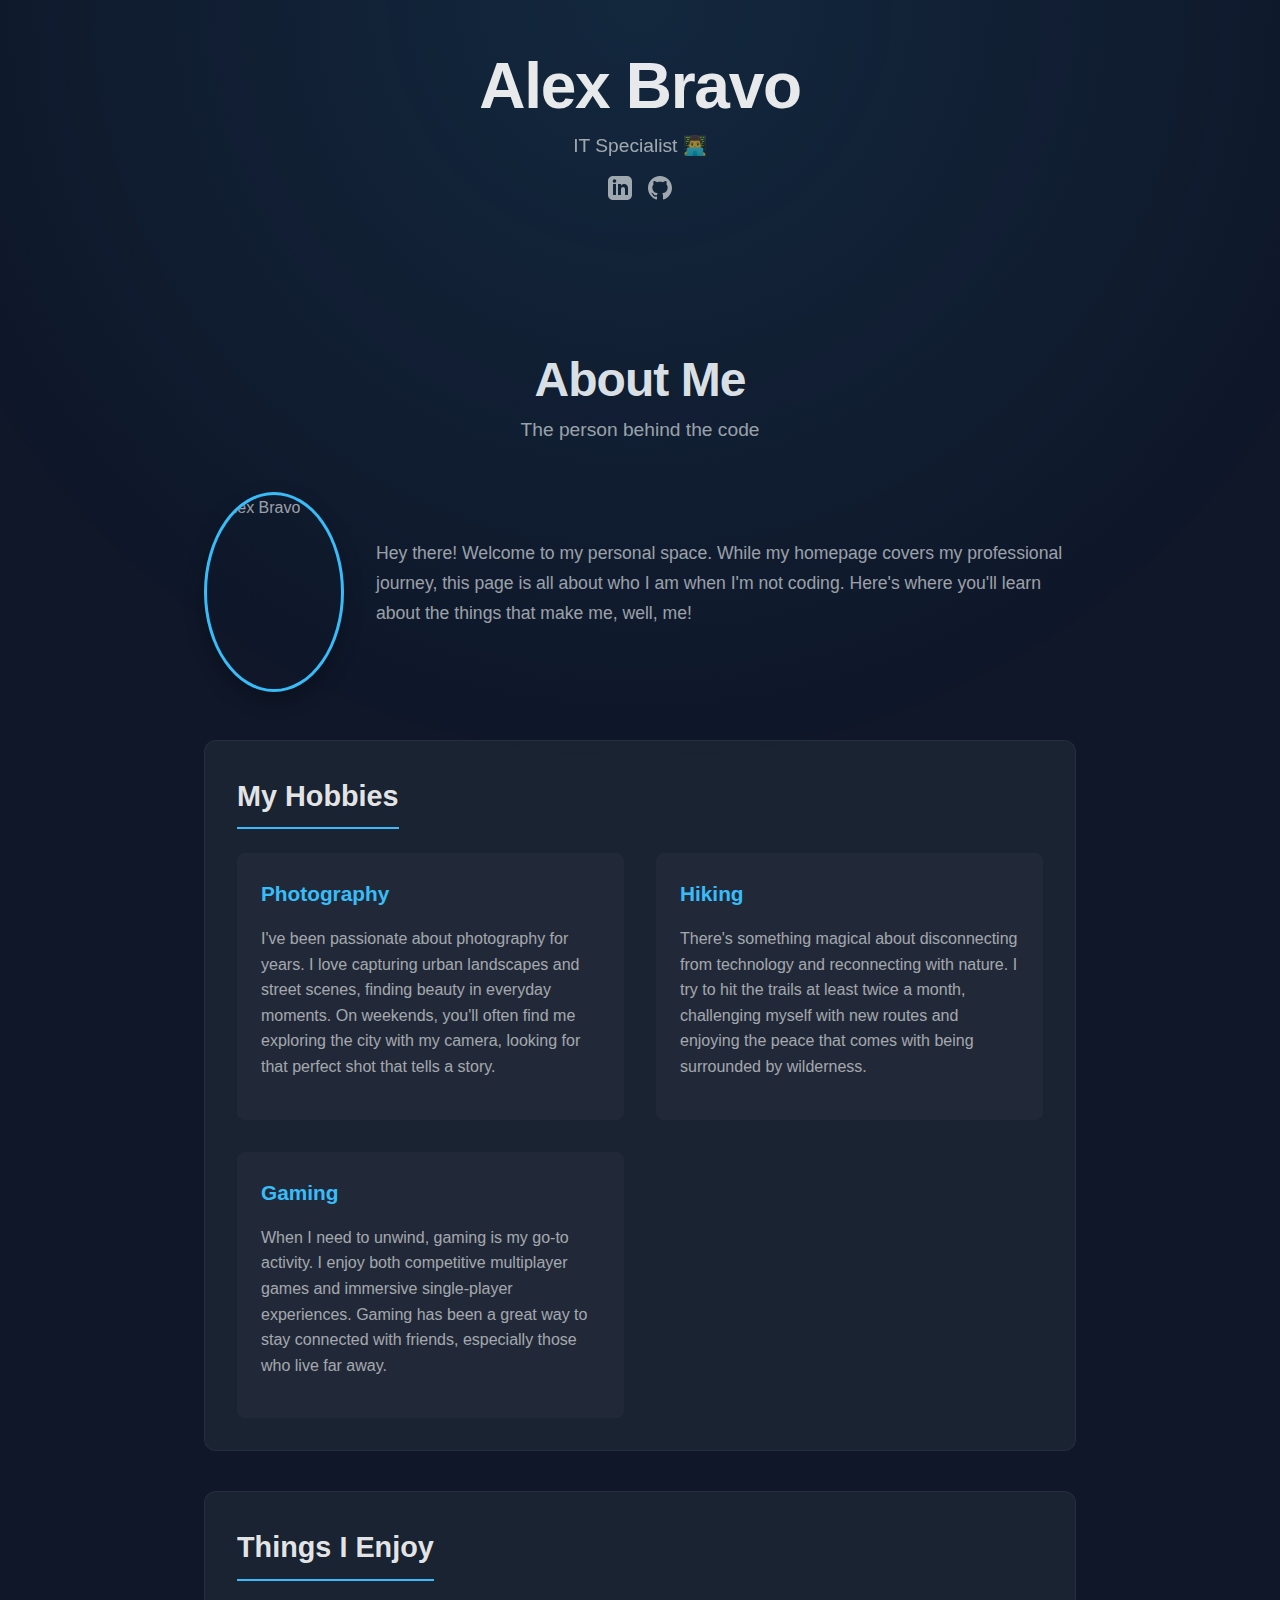
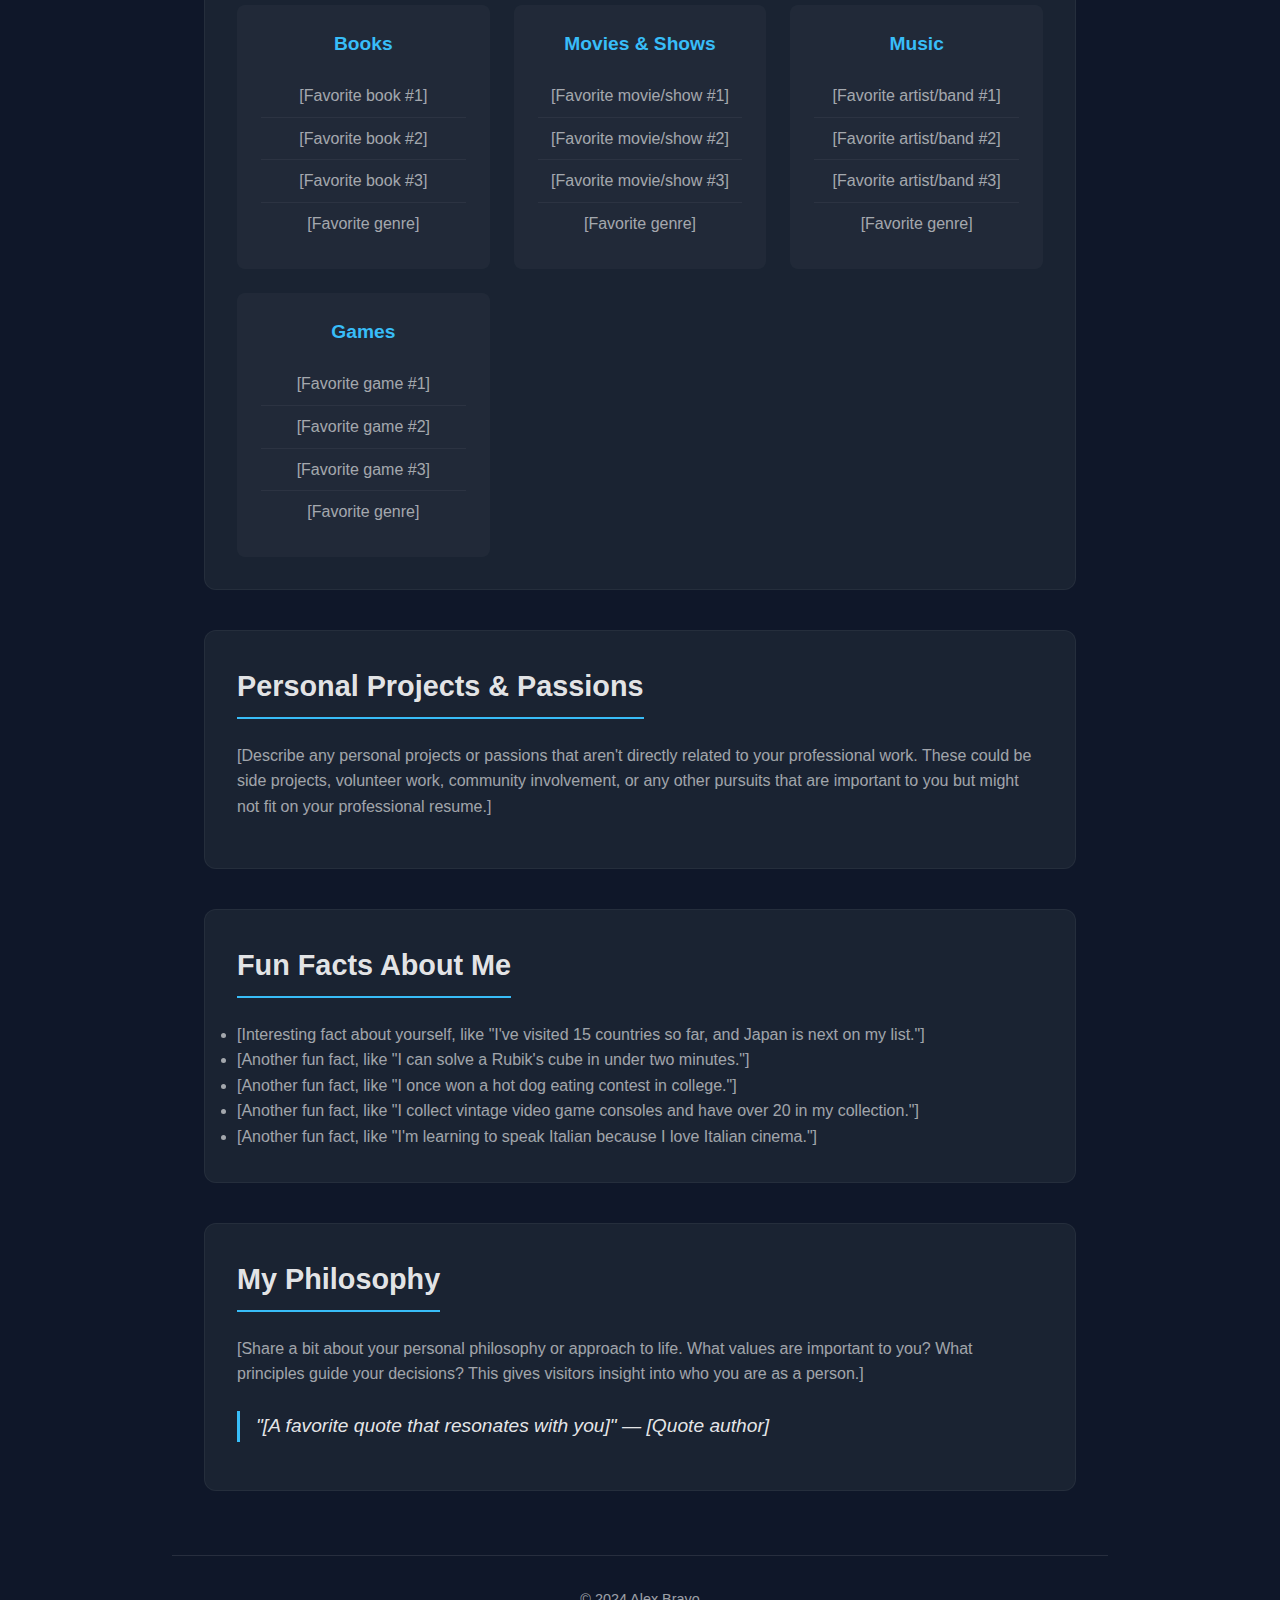
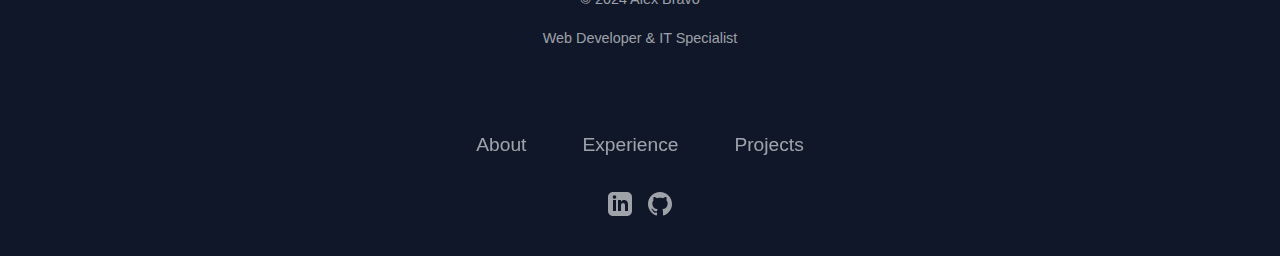
==== commit 56c271f7: "changed the style for the more about me page" ====
--- a/more-about-me.html
+++ b/more-about-me.html
@@ -10,6 +10,171 @@
     <!-- Link to external stylesheet and favicon -->
     <link rel="stylesheet" href="style.css">
     <link rel="icon" href="favicon.ico" type="image/x-icon">
+    
+    <!-- Page-specific styles that won't affect the homepage -->
+    <style>
+      /* About Me Page Styles - Scoped to this page only */
+      .main .header {
+        text-align: center;
+        margin-bottom: 3rem;
+      }
+      
+      .main .header h1 {
+        font-size: 3rem;
+        margin-bottom: 0.5rem;
+      }
+      
+      .main .header .subtitle {
+        font-size: 1.2rem;
+        color: var(--text-secondary);
+      }
+      
+      .profile {
+        display: flex;
+        flex-direction: column;
+        align-items: center;
+        gap: 2rem;
+        margin-bottom: 3rem;
+        text-align: center;
+      }
+      
+      .profile-image {
+        width: 200px;
+        height: 200px;
+        border-radius: 50%;
+        overflow: hidden;
+        border: 3px solid var(--accent);
+        box-shadow: 0 8px 20px rgba(0, 0, 0, 0.3);
+      }
+      
+      .profile-photo {
+        width: 100%;
+        height: 100%;
+        object-fit: cover;
+      }
+      
+      .profile-content {
+        max-width: 700px;
+        font-size: 1.1rem;
+        line-height: 1.7;
+      }
+      
+      .card {
+        background-color: var(--bg-secondary);
+        border-radius: 12px;
+        padding: 2rem;
+        margin-bottom: 2.5rem;
+        border: 1px solid rgba(255, 255, 255, 0.05);
+        transition: transform 0.3s ease, box-shadow 0.3s ease;
+      }
+      
+      .card:hover {
+        transform: translateY(-5px);
+        box-shadow: 0 10px 25px rgba(0, 0, 0, 0.2);
+      }
+      
+      .card h3 {
+        font-size: 1.8rem;
+        margin-bottom: 1.5rem;
+        color: var(--text-primary);
+        border-bottom: 2px solid var(--accent);
+        padding-bottom: 0.5rem;
+        display: inline-block;
+      }
+      
+      .hobbies {
+        display: grid;
+        grid-template-columns: repeat(auto-fit, minmax(300px, 1fr));
+        gap: 2rem;
+      }
+      
+      .hobby {
+        padding: 1.5rem;
+        background-color: rgba(255, 255, 255, 0.03);
+        border-radius: 8px;
+        transition: transform 0.2s ease;
+      }
+      
+      .hobby:hover {
+        transform: translateY(-3px);
+      }
+      
+      .hobby h4 {
+        font-size: 1.3rem;
+        margin-bottom: 1rem;
+        color: var(--accent);
+      }
+      
+      .interests {
+        display: grid;
+        grid-template-columns: repeat(auto-fit, minmax(200px, 1fr));
+        gap: 1.5rem;
+      }
+      
+      .interest {
+        padding: 1.5rem;
+        background-color: rgba(255, 255, 255, 0.03);
+        border-radius: 8px;
+      }
+      
+      .interest h4 {
+        font-size: 1.2rem;
+        margin-bottom: 1rem;
+        color: var(--accent);
+        text-align: center;
+      }
+      
+      .interest ul {
+        list-style-type: none;
+        padding: 0;
+      }
+      
+      .interest ul li {
+        padding: 0.5rem 0;
+        border-bottom: 1px solid rgba(255, 255, 255, 0.05);
+        text-align: center;
+      }
+      
+      .interest ul li:last-child {
+        border-bottom: none;
+      }
+      
+      .quote {
+        font-style: italic;
+        font-size: 1.2rem;
+        color: var(--text-primary);
+        margin-top: 1.5rem;
+        padding-left: 1rem;
+        border-left: 3px solid var(--accent);
+      }
+      
+      /* Mobile Responsiveness */
+      @media (min-width: 768px) {
+        .profile {
+          flex-direction: row;
+          text-align: left;
+        }
+      }
+      
+      @media (max-width: 767px) {
+        .main .header h1 {
+          font-size: 2.5rem;
+        }
+        
+        .card {
+          padding: 1.5rem;
+        }
+        
+        .hobbies, .interests {
+          grid-template-columns: 1fr;
+          gap: 1.5rem;
+        }
+        
+        .profile-content {
+          font-size: 1rem;
+        }
+      }
+    </style>
 
     <!-- Google tag (gtag.js) -->
     <script async src="https://www.googletagmanager.com/gtag/js?id=G-3X3EY39VB5"></script>
@@ -56,7 +221,7 @@
               
               <div class="profile">
                 <div class="profile-image">
-                  <img src="https://via.placeholder.com/192" alt="Profile">
+                  <img src="profile-photo.jpg" alt="Alex Bravo" class="profile-photo">
                 </div>
                 
                 <div class="profile-content">
@@ -72,30 +237,29 @@
                 <h3>My Hobbies</h3>
                 <div class="hobbies">
                   <div class="hobby">
-                    <h4>[Hobby #1]</h4>
+                    <h4>Photography</h4>
                     <p>
-                      [Describe your first hobby, how you got into it, what you enjoy about it, and any achievements or 
-                      memorable experiences related to it. For example: "I've been playing guitar for over 10 years. 
-                      What started as a casual interest turned into a passion. I love playing blues and jazz, and I've 
-                      even performed at a few local venues."]
+                      I've been passionate about photography for years. I love capturing urban landscapes and street scenes,
+                      finding beauty in everyday moments. On weekends, you'll often find me exploring the city with my camera,
+                      looking for that perfect shot that tells a story.
                     </p>
                   </div>
                   
                   <div class="hobby">
-                    <h4>[Hobby #2]</h4>
+                    <h4>Hiking</h4>
                     <p>
-                      [Describe your second hobby in a similar way. For example: "Photography has been my creative outlet 
-                      since college. I'm particularly drawn to street photography and capturing candid moments. On weekends, 
-                      you'll often find me exploring the city with my camera."]
+                      There's something magical about disconnecting from technology and reconnecting with nature.
+                      I try to hit the trails at least twice a month, challenging myself with new routes and enjoying
+                      the peace that comes with being surrounded by wilderness.
                     </p>
                   </div>
                   
                   <div class="hobby">
-                    <h4>[Hobby #3]</h4>
+                    <h4>Gaming</h4>
                     <p>
-                      [Describe your third hobby. For example: "I'm an avid hiker and nature enthusiast. There's something 
-                      magical about disconnecting from technology and reconnecting with nature. My goal is to hike in at 
-                      least 20 national parks."]
+                      When I need to unwind, gaming is my go-to activity. I enjoy both competitive multiplayer games
+                      and immersive single-player experiences. Gaming has been a great way to stay connected with friends,
+                      especially those who live far away.
                     </p>
                   </div>
                 </div>
--- a/style.css
+++ b/style.css
@@ -1619,4 +1619,166 @@
         flex-direction: column; /* Stack items vertically */
         gap: 0.25rem; /* Reduce gap between stacked items */
     }
+}
+
+/* About Me Page Styles */
+.main .header {
+  text-align: center;
+  margin-bottom: 3rem;
+}
+
+.main .header h1 {
+  font-size: 3rem;
+  margin-bottom: 0.5rem;
+}
+
+.main .header .subtitle {
+  font-size: 1.2rem;
+  color: var(--text-secondary);
+}
+
+.profile {
+  display: flex;
+  flex-direction: column;
+  align-items: center;
+  gap: 2rem;
+  margin-bottom: 3rem;
+  text-align: center;
+}
+
+.profile-image {
+  width: 200px;
+  height: 200px;
+  border-radius: 50%;
+  overflow: hidden;
+  border: 3px solid var(--accent);
+  box-shadow: 0 8px 20px rgba(0, 0, 0, 0.3);
+}
+
+.profile-photo {
+  width: 100%;
+  height: 100%;
+  object-fit: cover;
+}
+
+.profile-content {
+  max-width: 700px;
+  font-size: 1.1rem;
+  line-height: 1.7;
+}
+
+.card {
+  background-color: var(--bg-secondary);
+  border-radius: 12px;
+  padding: 2rem;
+  margin-bottom: 2.5rem;
+  border: 1px solid rgba(255, 255, 255, 0.05);
+  transition: transform 0.3s ease, box-shadow 0.3s ease;
+}
+
+.card:hover {
+  transform: translateY(-5px);
+  box-shadow: 0 10px 25px rgba(0, 0, 0, 0.2);
+}
+
+.card h3 {
+  font-size: 1.8rem;
+  margin-bottom: 1.5rem;
+  color: var(--text-primary);
+  border-bottom: 2px solid var(--accent);
+  padding-bottom: 0.5rem;
+  display: inline-block;
+}
+
+.hobbies {
+  display: grid;
+  grid-template-columns: repeat(auto-fit, minmax(300px, 1fr));
+  gap: 2rem;
+}
+
+.hobby {
+  padding: 1.5rem;
+  background-color: rgba(255, 255, 255, 0.03);
+  border-radius: 8px;
+  transition: transform 0.2s ease;
+}
+
+.hobby:hover {
+  transform: translateY(-3px);
+}
+
+.hobby h4 {
+  font-size: 1.3rem;
+  margin-bottom: 1rem;
+  color: var(--accent);
+}
+
+.interests {
+  display: grid;
+  grid-template-columns: repeat(auto-fit, minmax(200px, 1fr));
+  gap: 1.5rem;
+}
+
+.interest {
+  padding: 1.5rem;
+  background-color: rgba(255, 255, 255, 0.03);
+  border-radius: 8px;
+}
+
+.interest h4 {
+  font-size: 1.2rem;
+  margin-bottom: 1rem;
+  color: var(--accent);
+  text-align: center;
+}
+
+.interest ul {
+  list-style-type: none;
+  padding: 0;
+}
+
+.interest ul li {
+  padding: 0.5rem 0;
+  border-bottom: 1px solid rgba(255, 255, 255, 0.05);
+  text-align: center;
+}
+
+.interest ul li:last-child {
+  border-bottom: none;
+}
+
+.quote {
+  font-style: italic;
+  font-size: 1.2rem;
+  color: var(--text-primary);
+  margin-top: 1.5rem;
+  padding-left: 1rem;
+  border-left: 3px solid var(--accent);
+}
+
+/* Mobile Responsiveness */
+@media (min-width: 768px) {
+  .profile {
+    flex-direction: row;
+    text-align: left;
+  }
+}
+
+@media (max-width: 767px) {
+  .main .header h1 {
+    font-size: 2.5rem;
+  }
+  
+  .card {
+    padding: 1.5rem;
+  }
+  
+  .hobbies, .interests {
+    grid-template-columns: 1fr;
+    gap: 1.5rem;
+  }
+  
+  .profile-content {
+    font-size: 1rem;
+  }
 }